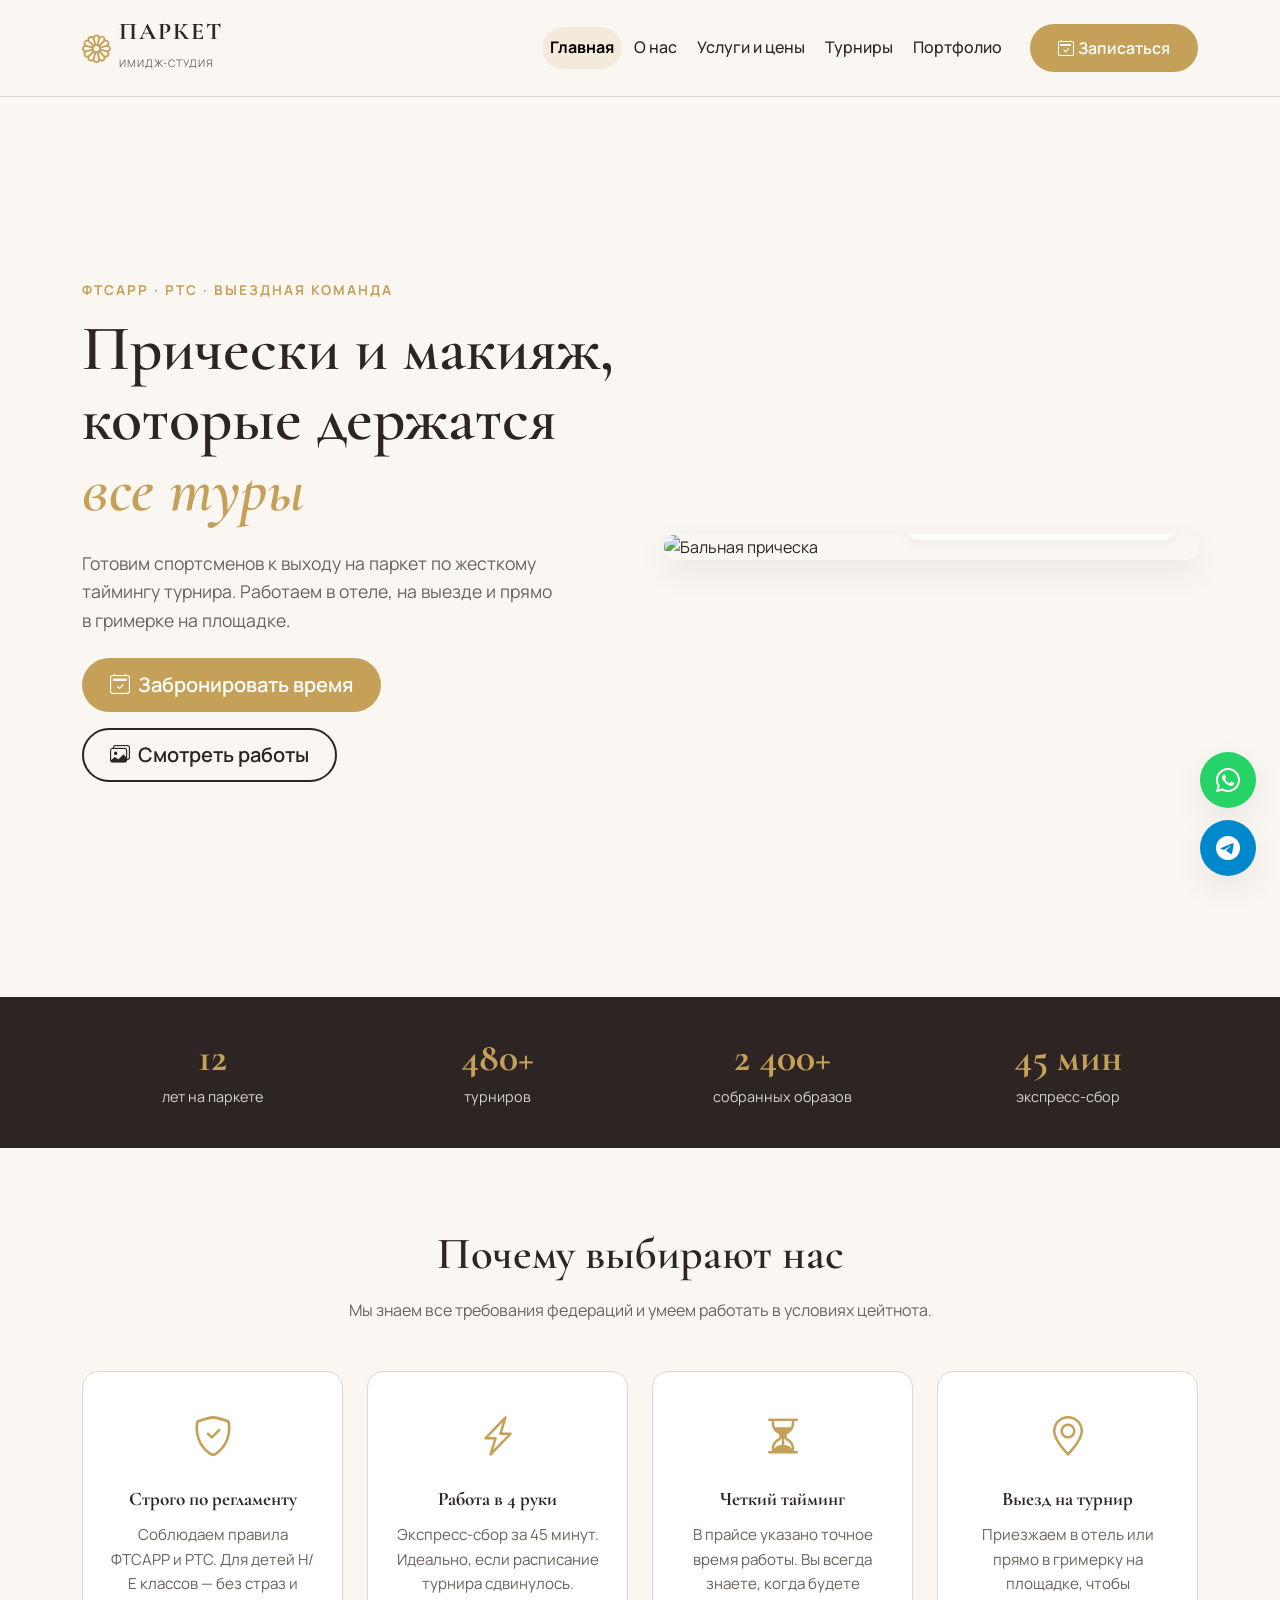
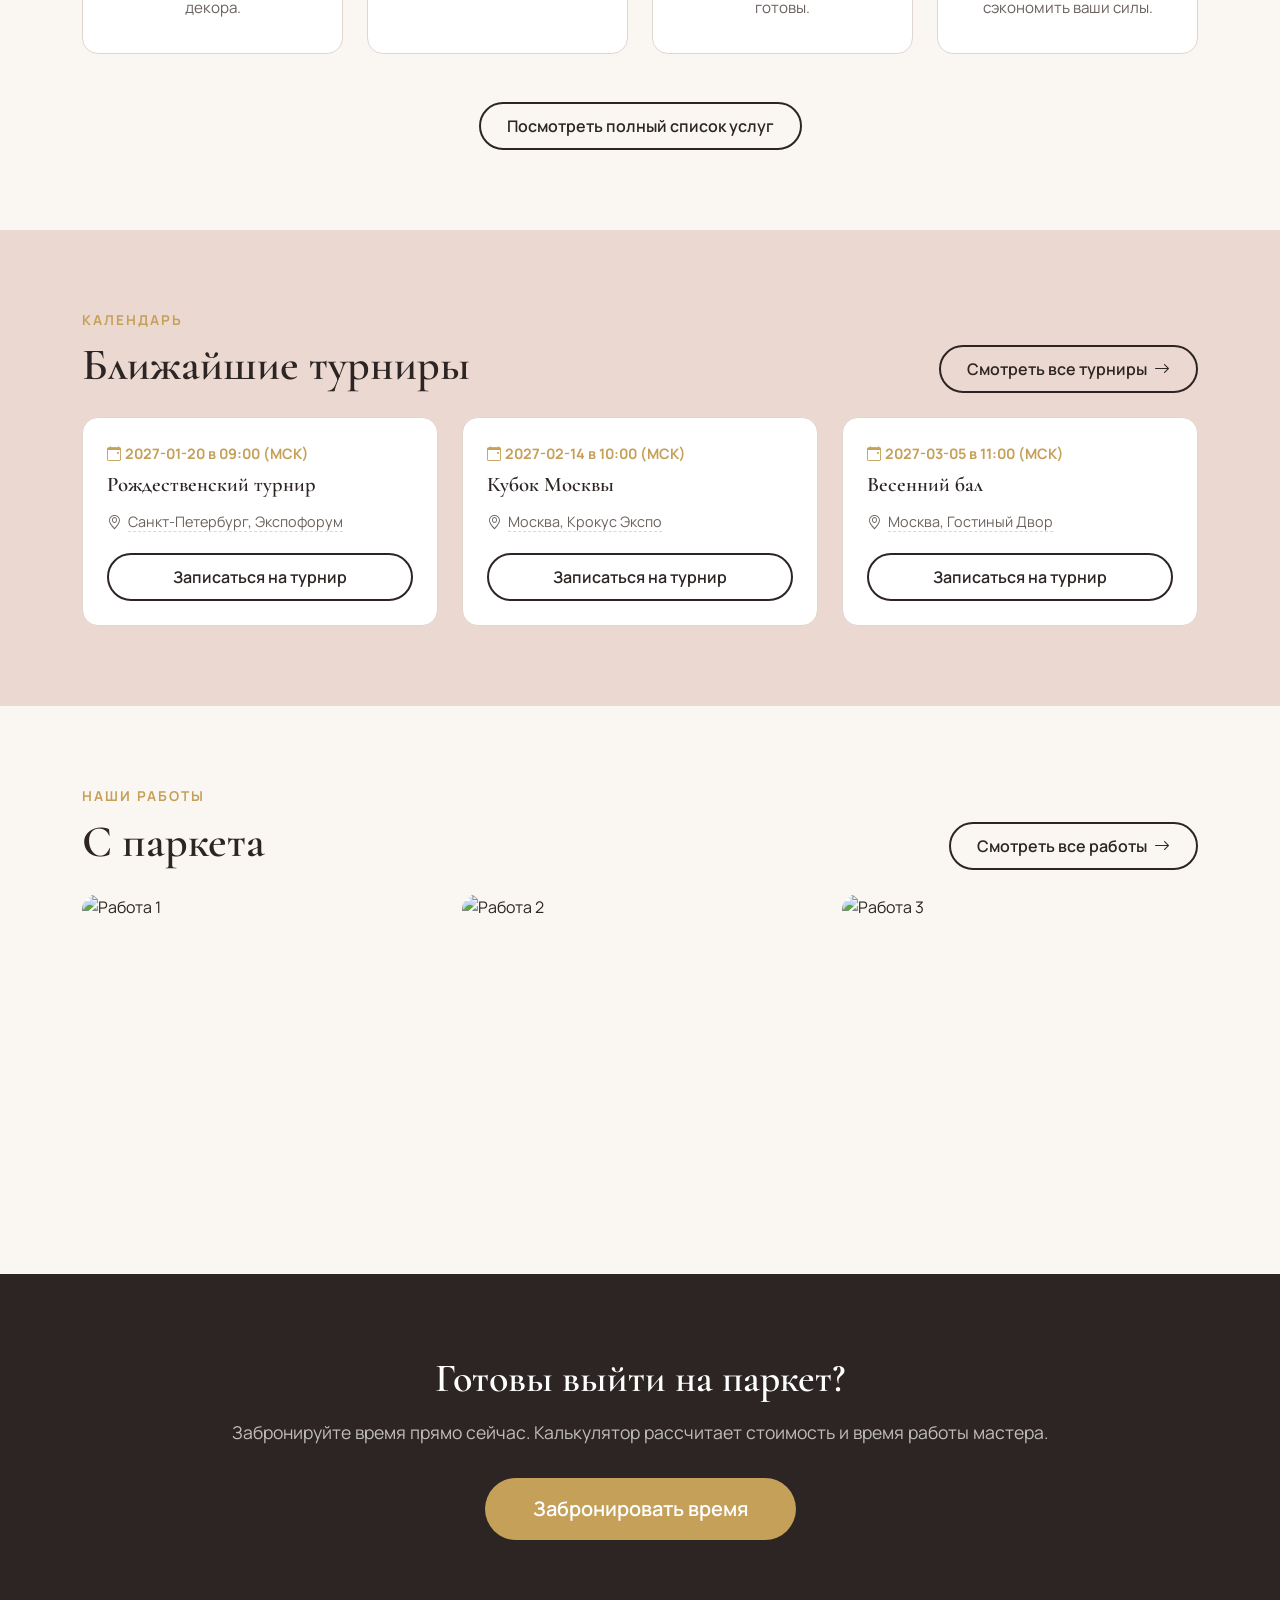
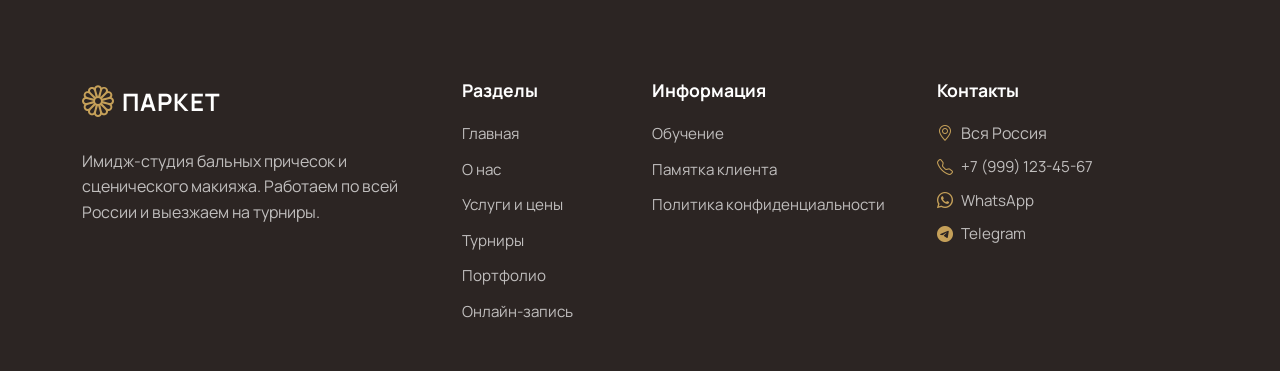
==== index.html @ 782e915b "first" ====
<!DOCTYPE html>
<html lang="ru">
<head>
  <meta charset="UTF-8">
  <meta name="viewport" content="width=device-width, initial-scale=1, viewport-fit=cover">
  <title>ПАРКЕТ — имидж-студия бальных причесок</title>
  <link rel="icon" type="image/svg+xml" href="data:image/svg+xml,%3Csvg xmlns='http://www.w3.org/2000/svg' viewBox='0 0 16 16' fill='%23C5A059'%3E%3Cpath d='M6.174 1.184a2 2 0 0 1 3.652 0A2 2 0 0 1 12.99 3.01a2 2 0 0 1 1.826 3.164 2 2 0 0 1 0 3.652 2 2 0 0 1-1.826 3.164 2 2 0 0 1-3.164 1.826 2 2 0 0 1-3.652 0A2 2 0 0 1 3.01 12.99a2 2 0 0 1-1.826-3.164 2 2 0 0 1 0-3.652A2 2 0 0 1 3.01 3.01a2 2 0 0 1 3.164-1.826M8 1a1 1 0 0 0-1 1v2a1 1 0 1 0 2 0V2a1 1 0 0 0-1-1m5 2a1 1 0 0 0-1.414 0l-1.414 1.414a1 1 0 1 0 1.414 1.414L13 4.414A1 1 0 0 0 13 3m0 10a1 1 0 0 0-1-1h-2a1 1 0 1 0 0 2h2a1 1 0 0 0 1-1M8 15a1 1 0 0 0 1-1v-2a1 1 0 1 0-2 0v2a1 1 0 0 0 1 1M3 13a1 1 0 0 0 1.414 0l1.414-1.414a1 1 0 1 0-1.414-1.414L3 11.586A1 1 0 0 0 3 13m0-10a1 1 0 0 0 0 1.414l1.414 1.414a1 1 0 1 0 1.414-1.414L4.414 3A1 1 0 0 0 3 3'/%3E%3C/svg%3E">
  <link rel="preconnect" href="https://fonts.googleapis.com">
  <link rel="preconnect" href="https://fonts.gstatic.com" crossorigin>
  <link href="https://fonts.googleapis.com/css2?family=Cormorant+Garamond:ital,wght@0,400;0,500;0,600;0,700;1,400;1,600&family=Manrope:wght@300;400;500;600;700;800&display=swap" rel="stylesheet">
  <link href="https://cdn.jsdelivr.net/npm/bootstrap@5.3.3/dist/css/bootstrap.min.css" rel="stylesheet">
  <link href="https://cdn.jsdelivr.net/npm/bootstrap-icons@1.11.3/font/bootstrap-icons.min.css" rel="stylesheet">
  <link rel="stylesheet" href="css/style.css">
</head>
<body>

  <nav class="navbar navbar-expand-lg sticky-top site-navbar">
    <div class="container">
      <a class="navbar-brand d-flex align-items-center gap-2" href="index.html">
        <span class="brand-mark"><i class="bi bi-flower1"></i></span>
        <span class="brand-text">
          <span class="brand-title" data-cfg-text="brand.name">ПАРКЕТ</span>
          <span class="brand-sub">имидж-студия</span>
        </span>
      </a>
      <button class="navbar-toggler" type="button" data-bs-toggle="collapse" data-bs-target="#mainNav">
        <span class="navbar-toggler-icon"></span>
      </button>
      <div class="collapse navbar-collapse" id="mainNav">
        <ul class="navbar-nav ms-auto align-items-lg-center gap-lg-1">
            <li class="nav-item"><a class="nav-link active" href="index.html">Главная</a></li>
            <li class="nav-item"><a class="nav-link" href="about.html">О нас</a></li>
            <li class="nav-item"><a class="nav-link" href="services.html">Услуги и цены</a></li>
            <li class="nav-item"><a class="nav-link" href="tournaments.html">Турниры</a></li>
            <li class="nav-item"><a class="nav-link" href="portfolio.html">Портфолио</a></li>
          <li class="nav-item ms-lg-3 mt-3 mt-lg-0">
            <a class="btn btn-gold w-100" href="booking.html"><i class="bi bi-calendar2-check me-1"></i>Записаться</a>
          </li>
        </ul>
      </div>
    </div>
  </nav>

  <header class="hero-full bg-main">
    <div class="container">
      <div class="row align-items-center g-5">
        <div class="col-lg-6">
          <p class="eyebrow">ФТСАРР · РТС · выездная команда</p>
          <h1 class="hero-title">Прически и макияж, которые держатся <em>все туры</em></h1>
          <p class="hero-lead mb-4">Готовим спортсменов к выходу на паркет по жесткому таймингу турнира. Работаем в отеле, на выезде и прямо в гримерке на площадке.</p>
          <div class="hero-actions">
            <a href="booking.html" class="btn btn-gold btn-lg"><i class="bi bi-calendar2-check me-2"></i>Забронировать время</a>
            <a href="portfolio.html" class="btn btn-outline-dark-soft btn-lg"><i class="bi bi-images me-2"></i>Смотреть работы</a>
          </div>
        </div>
        <div class="col-lg-6">
          <div class="hero-media shadow-md rounded-lg overflow-hidden position-relative">
            <img src="https://placehold.co/900x1100/EBD8D0/2C2523?text=Studio+Portfolio" data-cfg-src="images.hero" alt="Бальная прическа" class="img-fluid w-100">
            <div class="hero-media-badge">
              <span class="hmb-num">12</span>
              <span class="hmb-text">лет работаем на турнирах<br>ФТСАРР и РТС</span>
            </div>
          </div>
        </div>
      </div>
    </div>
  </header>

  <section class="trust-strip">
    <div class="container">
      <div class="row g-4 text-center">
        <div class="col-6 col-lg-3"><div class="trust-item"><span class="trust-num">12</span><span class="trust-label">лет на паркете</span></div></div>
        <div class="col-6 col-lg-3"><div class="trust-item"><span class="trust-num">480+</span><span class="trust-label">турниров</span></div></div>
        <div class="col-6 col-lg-3"><div class="trust-item"><span class="trust-num">2 400+</span><span class="trust-label">собранных образов</span></div></div>
        <div class="col-6 col-lg-3"><div class="trust-item"><span class="trust-num">45 мин</span><span class="trust-label">экспресс-сбор</span></div></div>
      </div>
    </div>
  </section>

  <section class="section bg-main">
    <div class="container">
      <div class="section-head text-center">
        <h2 class="section-title">Почему выбирают нас</h2>
        <p class="section-sub">Мы знаем все требования федераций и умеем работать в условиях цейтнота.</p>
      </div>
      
      <div class="row g-4">
        <div class="col-md-6 col-lg-3">
          <div class="advantage-card">
            <i class="bi bi-shield-check advantage-icon"></i>
            <h4 class="advantage-title">Строго по регламенту</h4>
            <p class="advantage-text">Соблюдаем правила ФТСАРР и РТС. Для детей Н/Е классов — без страз и декора.</p>
          </div>
        </div>
        <div class="col-md-6 col-lg-3">
          <div class="advantage-card">
            <i class="bi bi-lightning-charge advantage-icon"></i>
            <h4 class="advantage-title">Работа в 4 руки</h4>
            <p class="advantage-text">Экспресс-сбор за 45 минут. Идеально, если расписание турнира сдвинулось.</p>
          </div>
        </div>
        <div class="col-md-6 col-lg-3">
          <div class="advantage-card">
            <i class="bi bi-hourglass-split advantage-icon"></i>
            <h4 class="advantage-title">Четкий тайминг</h4>
            <p class="advantage-text">В прайсе указано точное время работы. Вы всегда знаете, когда будете готовы.</p>
          </div>
        </div>
        <div class="col-md-6 col-lg-3">
          <div class="advantage-card">
            <i class="bi bi-geo-alt advantage-icon"></i>
            <h4 class="advantage-title">Выезд на турнир</h4>
            <p class="advantage-text">Приезжаем в отель или прямо в гримерку на площадке, чтобы сэкономить ваши силы.</p>
          </div>
        </div>
      </div>
      
      <div class="text-center mt-5">
        <a href="services.html" class="btn btn-outline-dark-soft">Посмотреть полный список услуг</a>
      </div>
    </div>
  </section>
  <!-- БЛИЖАЙШИЕ ТУРНИРЫ НА ГЛАВНОЙ -->
  <section class="section section-alt">
    <div class="container">
      <!-- Заголовок и кнопка в одну линию (flexbox) -->
      <div class="d-flex justify-content-between align-items-end mb-4 flex-wrap gap-3">
        <div>
          <p class="eyebrow mb-2">Календарь</p>
          <h2 class="section-title mb-0">Ближайшие турниры</h2>
        </div>
        <a href="tournaments.html" class="btn btn-outline-dark-soft">
          Смотреть все турниры <i class="bi bi-arrow-right ms-1"></i>
        </a>
      </div>
      
      <!-- Сетка с карточками (скрипт сам вставит сюда ровно 3 штуки) -->
      <div class="row g-4" id="tournamentList"></div>
      
    </div>
  </section>
  <section class="section bg-main">
    <div class="container">
      <div class="d-flex justify-content-between align-items-end mb-4 flex-wrap gap-3">
        <div>
          <p class="eyebrow mb-2">Наши работы</p>
          <h2 class="section-title mb-0">С паркета</h2>
        </div>
        <a href="portfolio.html" class="btn btn-outline-dark-soft">Смотреть все работы <i class="bi bi-arrow-right ms-1"></i></a>
      </div>
      
      <div class="row g-4">
        <div class="col-md-4">
          <div class="portfolio-preview-card">
            <img src="https://placehold.co/600x800/EBD8D0/2C2523?text=Work+1" data-cfg-src="portfolio.0.image" alt="Работа 1">
          </div>
        </div>
        <div class="col-md-4">
          <div class="portfolio-preview-card">
            <img src="https://placehold.co/600x800/2C2523/FAF7F2?text=Work+2" data-cfg-src="portfolio.1.image" alt="Работа 2">
          </div>
        </div>
        <div class="col-md-4">
          <div class="portfolio-preview-card">
            <img src="https://placehold.co/600x800/EBD8D0/2C2523?text=Work+3" data-cfg-src="portfolio.2.image" alt="Работа 3">
          </div>
        </div>
      </div>
    </div>
  </section>

  <section class="cta-section">
    <div class="container text-center">
      <h2 class="cta-title">Готовы выйти на паркет?</h2>
      <p class="cta-text">Забронируйте время прямо сейчас. Калькулятор рассчитает стоимость и время работы мастера.</p>
      <a href="booking.html" class="btn btn-gold btn-lg px-5 py-3">Забронировать время</a>
    </div>
  </section>

  <footer class="site-footer">
    <div class="container">
            <div class="row g-4">
        <!-- 1. Бренд -->
        <div class="col-lg-4 col-md-6">
          <div class="footer-brand d-flex align-items-center gap-2 mb-4">
            <span class="text-gold fs-3"><i class="bi bi-flower1"></i></span>
            <h4 class="footer-title mb-0" data-cfg-text="brand.name">ПАРКЕТ</h4>
          </div>
          <p class="footer-text mb-4">Имидж-студия бальных причесок и сценического макияжа. Работаем по всей России и выезжаем на турниры.</p>
        </div>

        <!-- 2. Разделы -->
        <div class="col-lg-2 col-md-6 col-6">
          <h4 class="footer-title">Разделы</h4>
          <ul class="footer-nav list-unstyled">
            <li><a href="index.html">Главная</a></li>
            <li><a href="about.html">О нас</a></li>
            <li><a href="services.html">Услуги и цены</a></li>
            <li><a href="tournaments.html">Турниры</a></li>
            <li><a href="portfolio.html">Портфолио</a></li>
            <li><a href="booking.html">Онлайн-запись</a></li>
          </ul>
        </div>

        <!-- 3. Информация -->
        <div class="col-lg-3 col-md-6 col-6">
          <h4 class="footer-title">Информация</h4>
          <ul class="footer-nav list-unstyled">
            <li><a href="services.html#education">Обучение</a></li>
            <li><a href="booking.html#faq">Памятка клиента</a></li>
            <li><a href="#" data-bs-toggle="modal" data-bs-target="#privacyModal">Политика конфиденциальности</a></li>
          </ul>
        </div>

        <!-- 4. Контакты (Сюда перенесли мессенджеры) -->
        <div class="col-lg-3 col-md-6">
          <h4 class="footer-title">Контакты</h4>
          <ul class="footer-nav list-unstyled">
            <li class="mb-2 d-flex align-items-center gap-2">
              <i class="bi bi-geo-alt text-gold"></i>
              <span data-cfg-text="contacts.address">Москва и МО (выезд)</span>
            </li>
            <li class="mb-2 d-flex align-items-center gap-2">
              <i class="bi bi-telephone text-gold"></i>
              <a href="#" data-cfg-href="contacts.phoneLink">
                <span data-cfg-text="contacts.phone">+7 (999) 123-45-67</span>
              </a>
            </li>
            
            <!-- Перенесенные мессенджеры -->
            <li class="mb-2 d-flex align-items-center gap-2">
              <i class="bi bi-whatsapp text-gold"></i>
              <a href="#" data-cfg-href="links.whatsapp" target="_blank" rel="noopener">WhatsApp</a>
            </li>
            <li class="d-flex align-items-center gap-2">
              <i class="bi bi-telegram text-gold"></i>
              <a href="#" data-cfg-href="links.telegram" target="_blank" rel="noopener">Telegram</a>
            </li>
          </ul>
        </div>
      </div>
  </footer>

  <div class="fab-container">
    <a href="#" class="fab fab-wa" data-cfg-href="links.whatsapp" target="_blank"><i class="bi bi-whatsapp"></i></a>
    <a href="#" class="fab fab-tg" data-cfg-href="links.telegram" target="_blank"><i class="bi bi-telegram"></i></a>
  </div>

  <div class="modal fade" id="privacyModal" tabindex="-1" aria-hidden="true">
    <div class="modal-dialog modal-lg modal-dialog-scrollable">
      <div class="modal-content">
        <div class="modal-header"><h5 class="modal-title">Политика конфиденциальности</h5><button type="button" class="btn-close" data-bs-dismiss="modal"></button></div>
        <div class="modal-body" style="font-size: 0.95rem;">
          <p><strong>1. Общие положения</strong><br>Настоящая политика обработки персональных данных составлена в соответствии с требованиями Федерального закона от 27.07.2006 №152-ФЗ «О персональных данных».</p>
          <p><strong>2. Какие данные мы собираем</strong><br>Оставляя заявку на сайте, вы предоставляете нам: Имя, номер телефона.</p>
          <p><strong>3. Цели обработки данных</strong><br>Ваши данные используются исключительно для связи с вами с целью подтверждения записи.</p>
        </div>
        <div class="modal-footer"><button type="button" class="btn btn-gold w-100" data-bs-dismiss="modal">Понятно</button></div>
      </div>
    </div>
  </div>

  <script src="https://cdn.jsdelivr.net/npm/bootstrap@5.3.3/dist/js/bootstrap.bundle.min.js"></script>
  <script src="js/config.js"></script>
  <script src="js/main.js"></script>
</body>
</html>
---- css/style.css ----
/* =========================================
   ДИЗАЙН-СИСТЕМА И ПЕРЕМЕННЫЕ
   ========================================= */
:root {
  --bg-main: #FAF7F2;
  --bg-secondary: #EBD8D0;
  --accent-gold: #C5A059;
  --accent-gold-hover: #B08D4A;
  --text-primary: #2C2523;
  --text-muted: #6B625E;
  --white: #FFFFFF;
  --border-color: #E0D6D0;
  
  --font-headings: 'Cormorant Garamond', serif;
  --font-body: 'Manrope', sans-serif;
  
  --radius-sm: 8px;
  --radius-md: 16px;
  --radius-lg: 24px;
  --shadow-sm: 0 4px 12px rgba(44, 37, 35, 0.05);
  --shadow-md: 0 12px 32px rgba(44, 37, 35, 0.08);
  --transition: all 0.3s ease;
}

/* Базовые настройки */
body {
  font-family: var(--font-body);
  background-color: var(--bg-main);
  color: var(--text-primary);
  line-height: 1.6;
  -webkit-font-smoothing: antialiased;
}

h1, h2, h3, h4, h5, h6, .brand-title {
  font-family: var(--font-headings);
  font-weight: 600;
  color: var(--text-primary);
}

a { color: var(--accent-gold); text-decoration: none; transition: var(--transition); }
a:hover { color: var(--accent-gold-hover); }

/* Кнопки */
.btn-gold {
  background-color: var(--accent-gold);
  color: var(--white);
  font-weight: 600;
  border: none;
  padding: 12px 28px;
  border-radius: 50px;
  transition: var(--transition);
}
.btn-gold:hover {
  background-color: var(--accent-gold-hover);
  color: var(--white);
  transform: translateY(-2px);
  box-shadow: 0 8px 20px rgba(197, 160, 89, 0.3);
}
.btn-outline-dark-soft {
  border: 2px solid var(--text-primary);
  color: var(--text-primary);
  font-weight: 600;
  padding: 10px 26px;
  border-radius: 50px;
  transition: var(--transition);
}
.btn-outline-dark-soft:hover {
  background-color: var(--text-primary);
  color: var(--white);
}

/* Шапка */
.site-navbar {
  background-color: rgba(250, 247, 242, 0.95);
  backdrop-filter: blur(10px);
  border-bottom: 1px solid var(--border-color);
  padding: 15px 0;
}
.brand-mark { font-size: 1.8rem; color: var(--accent-gold); }
.brand-title { font-size: 1.5rem; letter-spacing: 2px; display: block; line-height: 1; font-weight: 700; }
.brand-sub { font-size: 0.65rem; text-transform: uppercase; letter-spacing: 1px; color: var(--text-muted); }
.nav-link { 
  font-weight: 500; 
  color: var(--text-primary); 
  padding: 8px 16px; 
  border-radius: 50px; /* Делаем скругленные углы */
  transition: var(--transition); 
}
.nav-link:hover { 
  color: var(--accent-gold); 
}

/* АКТИВНАЯ СТРАНИЦА (Затемнение/подсветка) */
.nav-link.active { 
  color: var(--accent-gold); 
  font-weight: 700; 
  background-color: rgba(197, 160, 89, 0.15); /* Легкий золотистый фон */
}

/* Секции */
.section { padding: 80px 0; }
.section-alt { background-color: var(--bg-secondary); }
.section-head { margin-bottom: 48px; }
.eyebrow { text-transform: uppercase; letter-spacing: 2px; font-size: 0.85rem; font-weight: 700; color: var(--accent-gold); margin-bottom: 12px; }
.section-title { font-size: 2.8rem; margin-bottom: 16px; }
.section-sub { color: var(--text-muted); max-width: 600px; margin: 0 auto; }
.section-subtitle { font-size: 2rem; margin-bottom: 10px; }

/* Hero */
.hero { padding: 80px 0; overflow: hidden; }
.hero-full { min-height: 100vh; display: flex; align-items: center; padding: 60px 0; position: relative; }
.hero-title { font-size: clamp(2.5rem, 5vw, 4.5rem); line-height: 1.1; margin-bottom: 24px; }
.hero-title em { color: var(--accent-gold); font-style: italic; }
.hero-lead { font-size: 1.1rem; color: var(--text-muted); margin-bottom: 32px; max-width: 90%; }
.hero-actions { display: flex; gap: 16px; flex-wrap: wrap; margin-bottom: 32px; }
.hero-media { position: relative; border-radius: var(--radius-lg); overflow: hidden; box-shadow: var(--shadow-md); }
.hero-media-badge {
  position: absolute; bottom: 20px; right: 20px; background: var(--white);
  padding: 16px 24px; border-radius: var(--radius-md); box-shadow: var(--shadow-sm);
  display: flex; align-items: center; gap: 16px;
}
.hmb-num { font-family: var(--font-headings); font-size: 3rem; font-weight: 700; color: var(--accent-gold); line-height: 1; }
.hmb-text { font-size: 0.85rem; font-weight: 600; line-height: 1.3; }

/* Блок доверия */
.trust-strip { background: var(--text-primary); color: var(--white); padding: 40px 0; }
.trust-item { text-align: center; }
.trust-num { display: block; font-family: var(--font-headings); font-size: 2.5rem; font-weight: 700; color: var(--accent-gold); line-height: 1; }
.trust-label { font-size: 0.9rem; opacity: 0.8; margin-top: 8px; display: block; }

/* Прайс-лист */
.price-tabs { justify-content: center; border-bottom: none; gap: 8px; margin-bottom: 32px; flex-wrap: wrap; }
.price-tabs .nav-link {
  border: 1px solid var(--border-color); border-radius: 50px; padding: 10px 24px;
  background: var(--white); color: var(--text-primary); font-weight: 600;
}
.price-tabs .nav-link.active {
  background: var(--accent-gold); color: var(--white); border-color: var(--accent-gold);
}
.price-card {
  background: var(--white); border-radius: var(--radius-md); padding: 24px;
  border: 1px solid var(--border-color); display: flex; justify-content: space-between;
  align-items: center; margin-bottom: 16px; transition: var(--transition);
}
.price-card:hover { border-color: var(--accent-gold); box-shadow: var(--shadow-sm); }
.price-info h5 { margin-bottom: 4px; font-size: 1.2rem; font-family: var(--font-body); font-weight: 700; }
.price-info p { margin: 0; font-size: 0.9rem; color: var(--text-muted); }
.price-val { text-align: right; }
.price-amount { display: block; font-size: 1.4rem; font-weight: 800; color: var(--accent-gold); }
.price-time { font-size: 0.85rem; color: var(--text-muted); background: var(--bg-secondary); padding: 2px 8px; border-radius: 4px; display: inline-block; margin-top: 4px; }

/* Модификаторы */
.price-modifiers { display: grid; grid-template-columns: repeat(auto-fit, minmax(250px, 1fr)); gap: 16px; }
.modifier-card { background: var(--white); padding: 20px; border-radius: var(--radius-md); border: 1px solid var(--border-color); text-align: center; }
.modifier-card h6 { font-size: 1rem; font-weight: 700; margin-bottom: 8px; }
.modifier-card .price { color: var(--accent-gold); font-weight: 700; }

/* Турниры */
.tournament-card { background: var(--white); border-radius: var(--radius-md); padding: 24px; height: 100%; border: 1px solid var(--border-color); display: flex; flex-direction: column; transition: var(--transition); }
.tournament-card:hover { box-shadow: var(--shadow-md); transform: translateY(-4px); }
.t-date { font-weight: 700; color: var(--accent-gold); margin-bottom: 8px; font-size: 0.9rem; }
.t-title { font-size: 1.3rem; margin-bottom: 12px; }
.t-loc { font-size: 0.9rem; color: var(--text-muted); margin-bottom: 20px; flex-grow: 1; }
.t-loc i { margin-right: 4px; }

/* Ссылка на карту в карточке турнира */
.t-loc .map-link {
  color: var(--text-muted);
  text-decoration: none;
  border-bottom: 1px dashed var(--border-color);
  transition: var(--transition);
}

.t-loc .map-link:hover {
  color: var(--accent-gold);
  border-bottom-color: var(--accent-gold);
}

/* Портфолио */
.portfolio-filters { display: flex; flex-wrap: wrap; gap: 24px; margin-bottom: 32px; justify-content: center; }
.filter-group { display: flex; align-items: center; gap: 12px; flex-wrap: wrap; }
.filter-label { font-weight: 700; font-size: 0.9rem; text-transform: uppercase; letter-spacing: 1px; }
.filter-buttons { display: flex; gap: 8px; flex-wrap: wrap; }
.filter-btn { background: none; border: 1px solid var(--border-color); padding: 6px 16px; border-radius: 50px; font-size: 0.9rem; cursor: pointer; transition: var(--transition); }
.filter-btn.is-active { background: var(--text-primary); color: var(--white); border-color: var(--text-primary); }
.portfolio-card { border-radius: var(--radius-md); overflow: hidden; position: relative; cursor: pointer; }
.portfolio-card img { width: 100%; height: 350px; object-fit: cover; transition: transform 0.5s ease; }
.portfolio-card:hover img { transform: scale(1.05); }
.portfolio-badge { position: absolute; top: 16px; left: 16px; background: var(--white); padding: 4px 12px; border-radius: 50px; font-size: 0.75rem; font-weight: 700; text-transform: uppercase; }
.portfolio-preview-card { position: relative; border-radius: var(--radius-md); overflow: hidden; height: 300px; }
.portfolio-preview-card img { width: 100%; height: 100%; object-fit: cover; transition: transform 0.5s ease; }
.portfolio-preview-card:hover img { transform: scale(1.05); }

/* Форма */
.card-soft { background: var(--white); border-radius: var(--radius-md); padding: 32px; box-shadow: var(--shadow-sm); border: 1px solid var(--border-color); }
.form-control, .form-select { border-radius: var(--radius-sm); padding: 12px 16px; border: 1px solid var(--border-color); background: var(--bg-main); }
.form-control:focus, .form-select:focus { border-color: var(--accent-gold); box-shadow: 0 0 0 0.25rem rgba(197, 160, 89, 0.25); }
.form-label { font-weight: 600; font-size: 0.9rem; margin-bottom: 6px; }
.req { color: red; }
.options-grid { display: grid; grid-template-columns: 1fr 1fr; gap: 12px; }
.option-checkbox { display: flex; align-items: center; gap: 8px; background: var(--bg-main); padding: 12px; border-radius: var(--radius-sm); border: 1px solid var(--border-color); cursor: pointer; transition: var(--transition); }
.option-checkbox:has(input:checked) { border-color: var(--accent-gold); background: rgba(197, 160, 89, 0.05); }
.option-checkbox input { accent-color: var(--accent-gold); width: 18px; height: 18px; }
.option-price { margin-left: auto; font-weight: 700; font-size: 0.9rem; }

/* Калькулятор */
.calc-title { font-size: 1.5rem; margin-bottom: 24px; border-bottom: 1px solid var(--border-color); padding-bottom: 16px; }
.calc-row { display: flex; justify-content: space-between; margin-bottom: 12px; font-size: 0.95rem; }
.calc-row-stack { flex-direction: column; gap: 4px; }
.calc-options-names { font-size: 0.8rem; color: var(--text-muted); }
.calc-total { border-top: 2px solid var(--text-primary); margin-top: 20px; padding-top: 16px; font-size: 1.2rem; font-weight: 800; }
.calc-total strong { color: var(--accent-gold); font-size: 1.6rem; }
.calc-time { background: var(--bg-secondary); padding: 16px; border-radius: var(--radius-sm); display: flex; align-items: center; gap: 12px; margin-top: 24px; }
.calc-time i { font-size: 1.5rem; color: var(--accent-gold); }
.calc-time-label { display: block; font-size: 0.8rem; text-transform: uppercase; font-weight: 700; color: var(--text-muted); }
.calc-time strong { font-size: 1.2rem; }

/* Обучение */
.edu-tag { background: var(--accent-gold); color: var(--white); padding: 4px 12px; border-radius: 50px; font-size: 0.75rem; font-weight: 700; text-transform: uppercase; display: inline-block; margin-bottom: 12px; }
.edu-title { font-size: 1.5rem; margin-bottom: 12px; }
.edu-meta { background: var(--bg-main); padding: 16px; border-radius: var(--radius-sm); font-size: 0.95rem; border: 1px solid var(--border-color); }
.edu-meta-item { margin-bottom: 8px; font-weight: 600; color: var(--text-primary); }
.edu-meta-item:last-child { margin-bottom: 0; }

/* Преимущества */
.advantage-card { text-align: center; padding: 32px 24px; background: var(--white); border-radius: var(--radius-md); border: 1px solid var(--border-color); transition: var(--transition); height: 100%; }
.advantage-card:hover { transform: translateY(-5px); box-shadow: var(--shadow-md); border-color: var(--accent-gold); }
.advantage-icon { font-size: 2.5rem; color: var(--accent-gold); margin-bottom: 20px; display: inline-block; }
.advantage-title { font-size: 1.2rem; margin-bottom: 12px; font-weight: 700; }
.advantage-text { font-size: 0.95rem; color: var(--text-muted); margin: 0; }

/* CTA Секция */
.cta-section { background: var(--text-primary); color: var(--white); padding: 80px 0; position: relative; overflow: hidden; }
.cta-title { color: var(--white); font-size: 2.5rem; margin-bottom: 16px; }
.cta-text { color: rgba(255,255,255,0.7); font-size: 1.1rem; margin-bottom: 32px; }

/* FAQ */
.faq-accordion .accordion-item { border: none; margin-bottom: 12px; border-radius: var(--radius-md) !important; overflow: hidden; box-shadow: var(--shadow-sm); }
.faq-accordion .accordion-button { font-weight: 600; font-size: 1.1rem; padding: 20px 24px; background: var(--white); color: var(--text-primary); }
.faq-accordion .accordion-button:not(.collapsed) { background: var(--bg-secondary); color: var(--text-primary); }
.faq-accordion .accordion-body { padding: 20px 24px; font-size: 0.95rem; color: var(--text-muted); background: var(--white); }

/* Футер */
.site-footer { background: var(--text-primary); color: rgba(255, 255, 255, 0.7); padding: 60px 0 30px; }
.footer-title { color: var(--white); font-family: var(--font-body); font-size: 1.1rem; margin-bottom: 20px; font-weight: 700; }
.footer-nav li { margin-bottom: 10px; }
.footer-nav a { color: rgba(255, 255, 255, 0.7); font-size: 0.95rem; transition: var(--transition); display: inline-block; }
.footer-nav a:hover { color: var(--accent-gold); transform: translateX(3px); }
.footer-bottom { border-top: 1px solid rgba(255, 255, 255, 0.1); margin-top: 40px; padding-top: 24px; font-size: 0.9rem; }
.footer-brand { display: flex; align-items: center; }
.footer-brand .bi-flower1 { font-size: 2rem; line-height: 1; }
.footer-brand .footer-title { margin-bottom: 0; font-size: 1.5rem; letter-spacing: 1px; }

/* Плавающие кнопки */
.fab-container { position: fixed; bottom: 24px; right: 24px; display: flex; flex-direction: column; gap: 12px; z-index: 1000; }
.fab { width: 56px; height: 56px; border-radius: 50%; display: flex; align-items: center; justify-content: center; font-size: 1.5rem; color: var(--white); box-shadow: var(--shadow-md); transition: var(--transition); }
.fab:hover { transform: scale(1.1); color: var(--white); }
.fab-wa { background-color: #25D366; }
.fab-tg { background-color: #0088cc; }

/* Вспомогательные классы */
.text-gold { color: var(--accent-gold); }

/* Мобильная адаптация */
@media (max-width: 991px) {
  .hero, .hero-full { padding: 40px 0; min-height: auto; }
  .hero-title { font-size: 2.5rem; }
  .section { padding: 60px 0; }
  .section-title { font-size: 2.2rem; }
  .options-grid { grid-template-columns: 1fr; }
  .portfolio-filters { flex-direction: column; align-items: flex-start; gap: 16px; }
  .hero-media-badge { bottom: 10px; right: 10px; padding: 10px 16px; }
  .hmb-num { font-size: 2rem; }
  .footer-brand { justify-content: center; }
  .footer-title, .footer-text, .footer-nav { text-align: center; }
  .footer-nav a:hover { transform: none; }
}
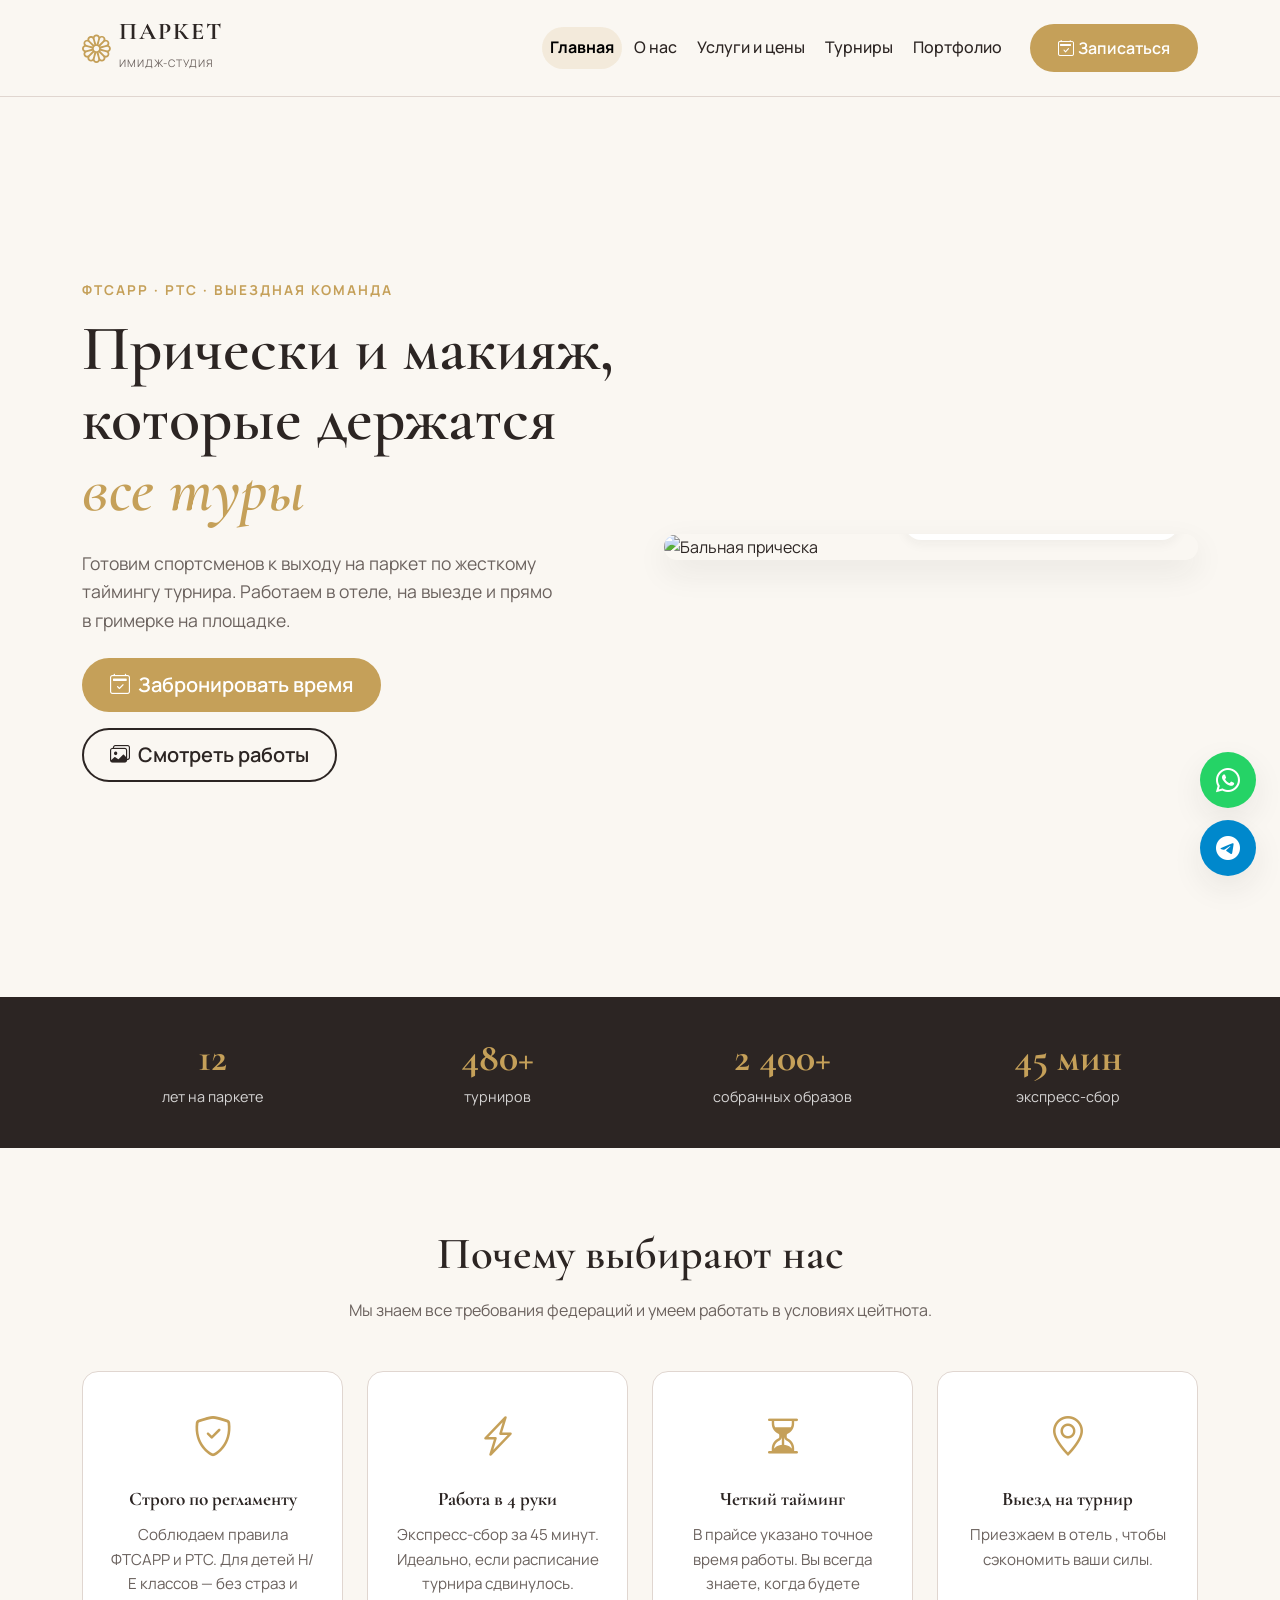
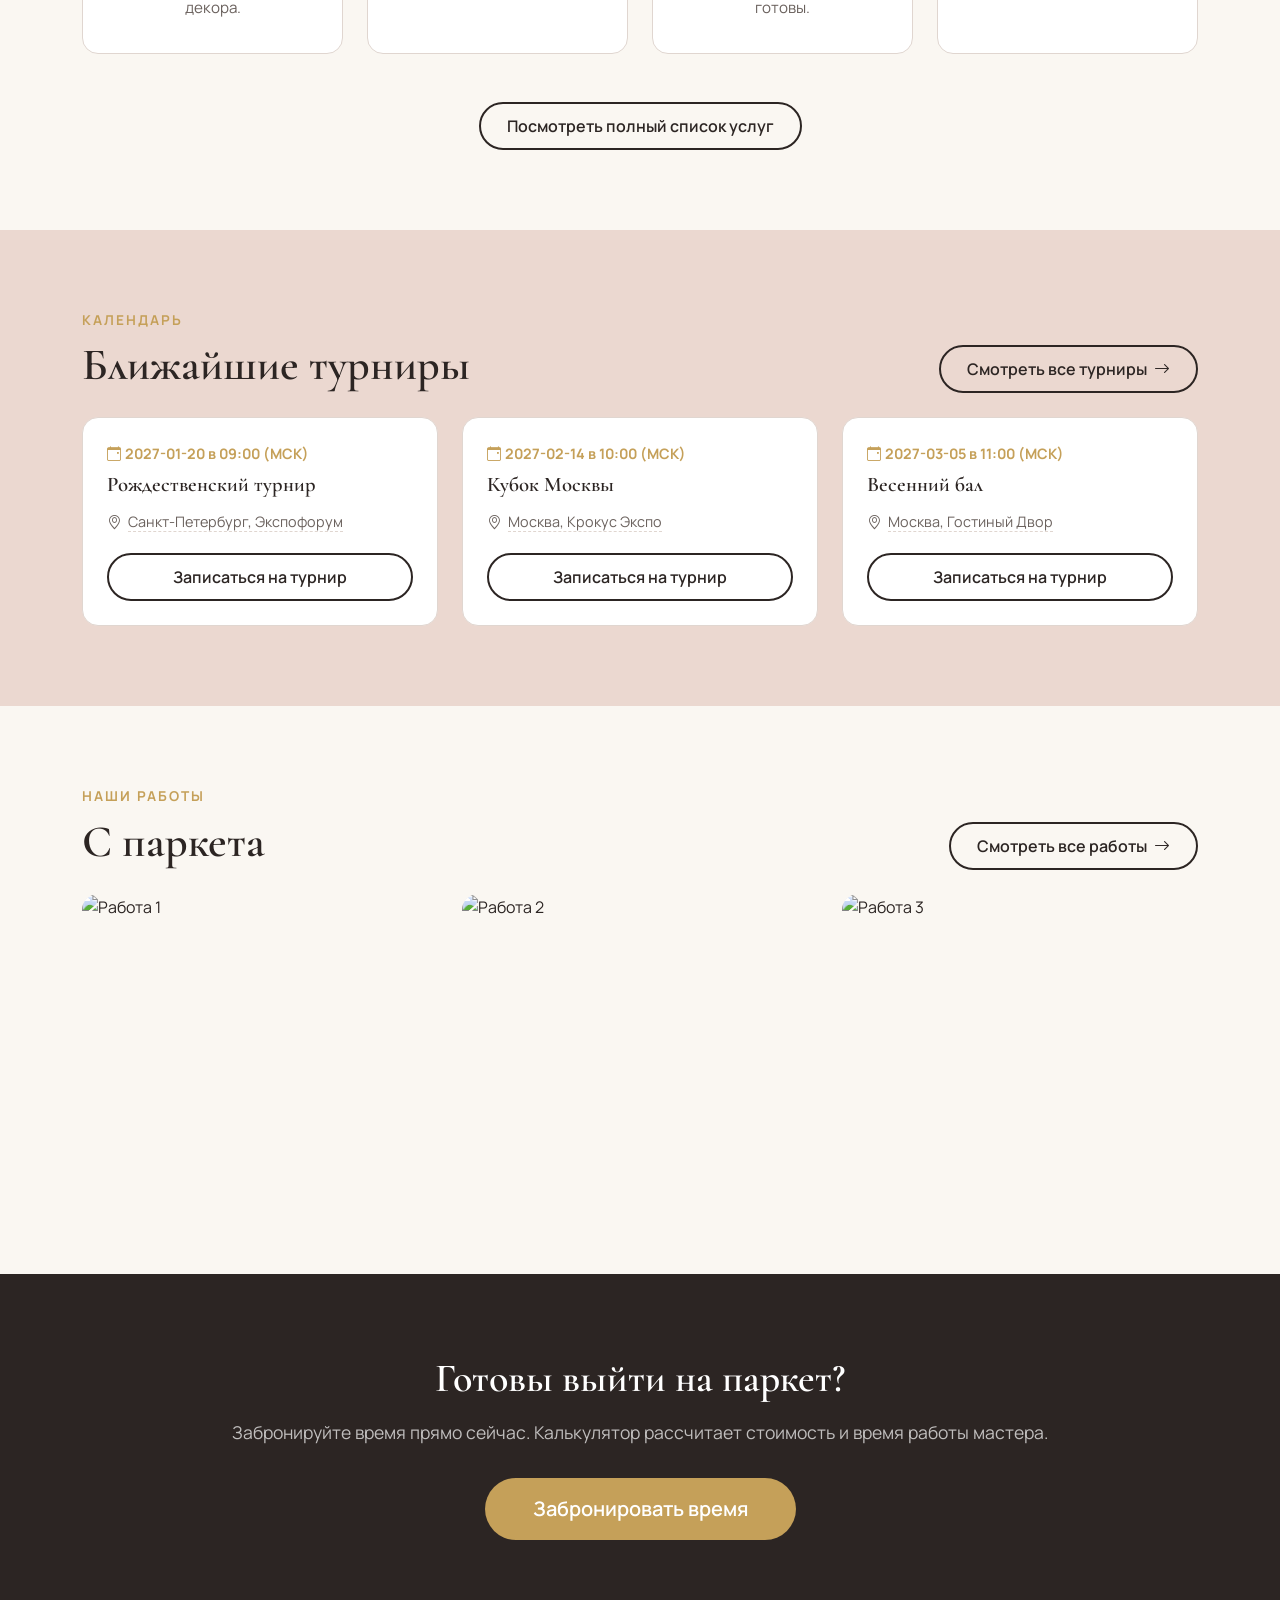
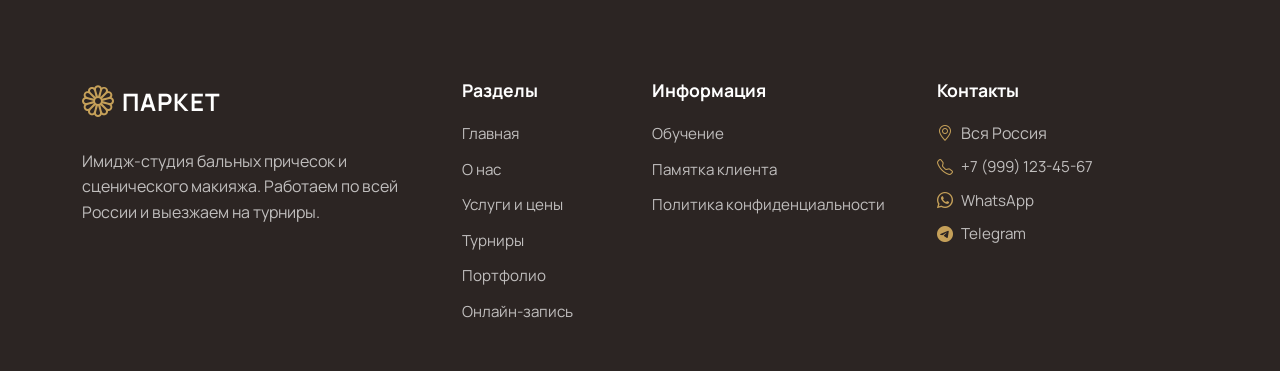
==== commit 787f67d9: "1" ====
--- a/index.html
+++ b/index.html
@@ -110,7 +110,7 @@
           <div class="advantage-card">
             <i class="bi bi-geo-alt advantage-icon"></i>
             <h4 class="advantage-title">Выезд на турнир</h4>
-            <p class="advantage-text">Приезжаем в отель или прямо в гримерку на площадке, чтобы сэкономить ваши силы.</p>
+            <p class="advantage-text">Приезжаем в отель , чтобы сэкономить ваши силы.</p>
           </div>
         </div>
       </div>
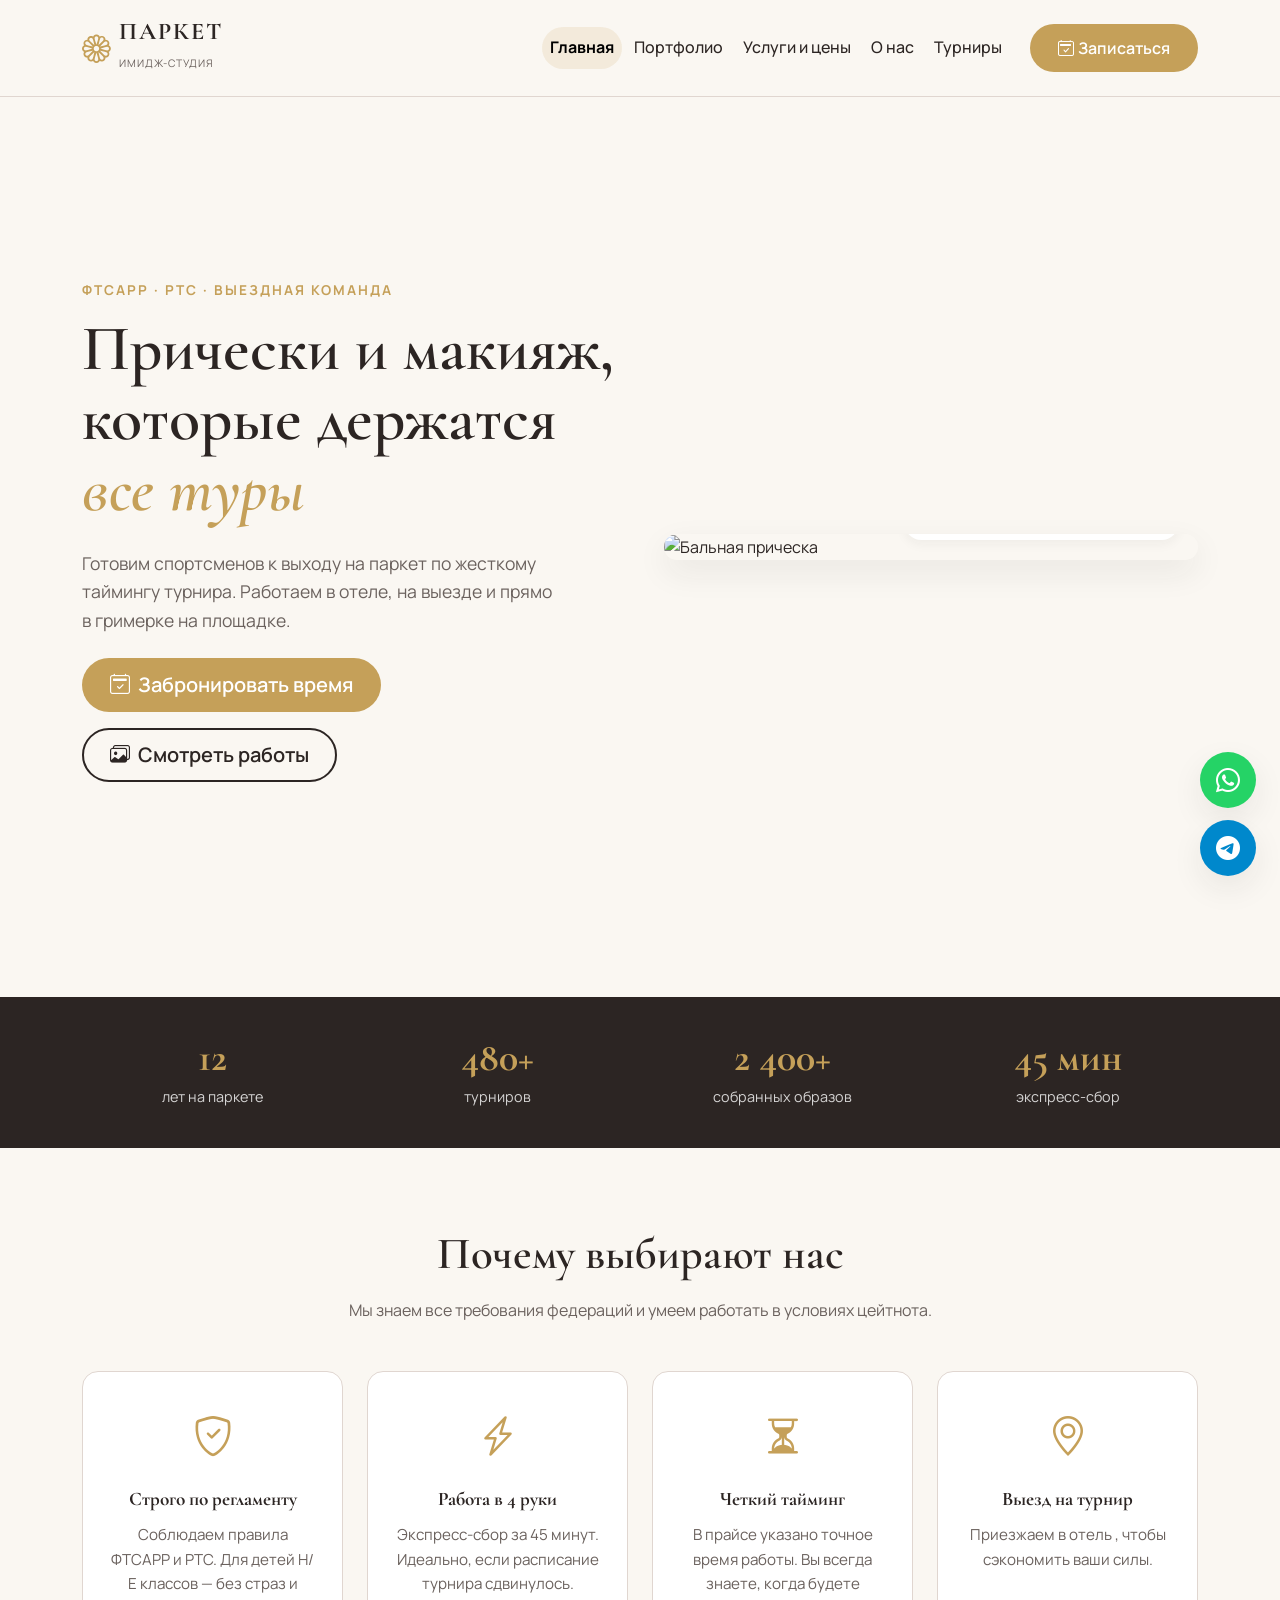
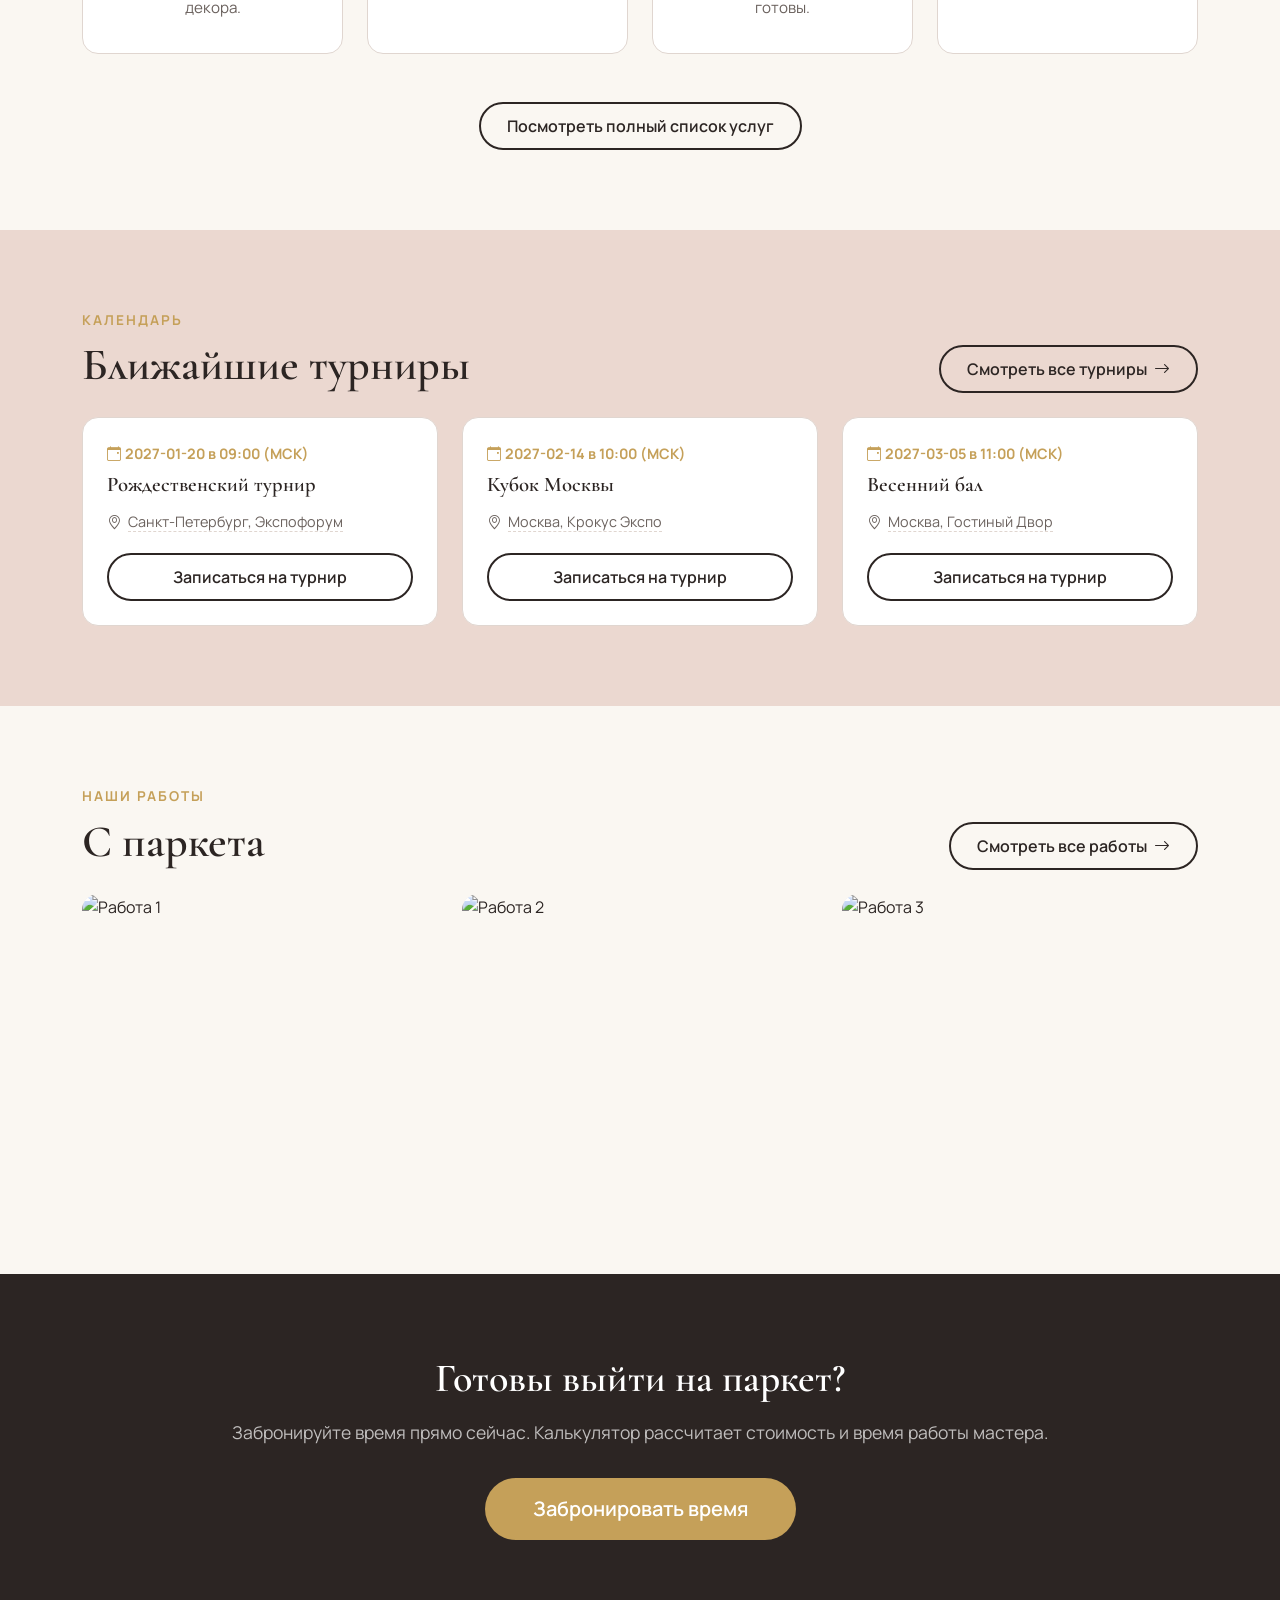
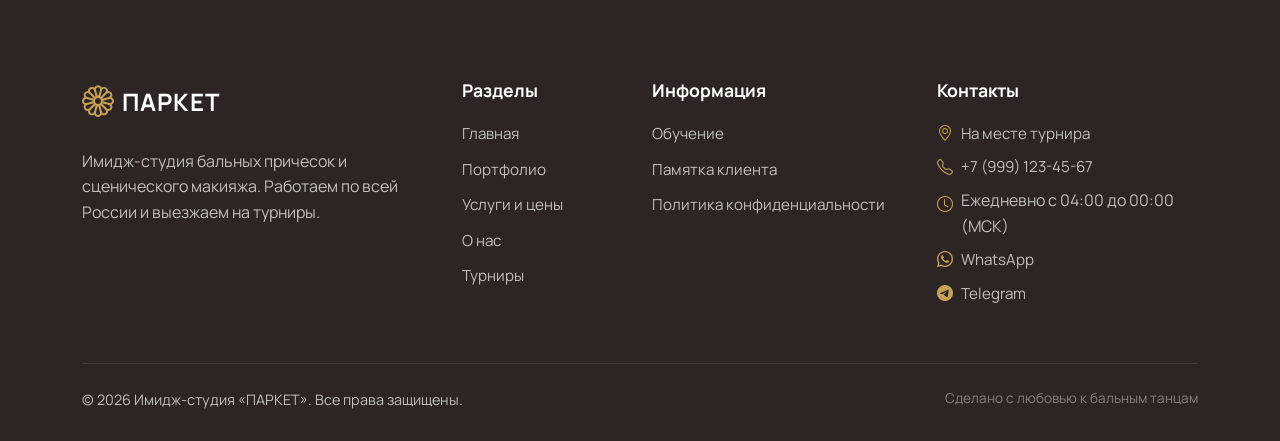
==== commit 4218c946: "2" ====
--- a/index.html
+++ b/index.html
@@ -29,10 +29,10 @@
       <div class="collapse navbar-collapse" id="mainNav">
         <ul class="navbar-nav ms-auto align-items-lg-center gap-lg-1">
             <li class="nav-item"><a class="nav-link active" href="index.html">Главная</a></li>
+            <li class="nav-item"><a class="nav-link" href="portfolio.html">Портфолио</a></li>
+            <li class="nav-item"><a class="nav-link" href="services.html">Услуги и цены</a></li>
             <li class="nav-item"><a class="nav-link" href="about.html">О нас</a></li>
-            <li class="nav-item"><a class="nav-link" href="services.html">Услуги и цены</a></li>
             <li class="nav-item"><a class="nav-link" href="tournaments.html">Турниры</a></li>
-            <li class="nav-item"><a class="nav-link" href="portfolio.html">Портфолио</a></li>
           <li class="nav-item ms-lg-3 mt-3 mt-lg-0">
             <a class="btn btn-gold w-100" href="booking.html"><i class="bi bi-calendar2-check me-1"></i>Записаться</a>
           </li>
@@ -194,11 +194,10 @@
           <h4 class="footer-title">Разделы</h4>
           <ul class="footer-nav list-unstyled">
             <li><a href="index.html">Главная</a></li>
+            <li><a href="portfolio.html">Портфолио</a></li>
+            <li><a href="services.html">Услуги и цены</a></li>
             <li><a href="about.html">О нас</a></li>
-            <li><a href="services.html">Услуги и цены</a></li>
             <li><a href="tournaments.html">Турниры</a></li>
-            <li><a href="portfolio.html">Портфолио</a></li>
-            <li><a href="booking.html">Онлайн-запись</a></li>
           </ul>
         </div>
 
@@ -216,9 +215,11 @@
         <div class="col-lg-3 col-md-6">
           <h4 class="footer-title">Контакты</h4>
           <ul class="footer-nav list-unstyled">
-            <li class="mb-2 d-flex align-items-center gap-2">
+
+            <!-- Место проведения -->
+            <li class="mb-2 d-flex align-items-start gap-2">
               <i class="bi bi-geo-alt text-gold"></i>
-              <span data-cfg-text="contacts.address">Москва и МО (выезд)</span>
+<span><a href="tournaments.html" data-cfg-href="contacts.venueLink"><span data-cfg-text="contacts.venueText">На месте турнира</span></a></span>
             </li>
             <li class="mb-2 d-flex align-items-center gap-2">
               <i class="bi bi-telephone text-gold"></i>
@@ -226,6 +227,10 @@
                 <span data-cfg-text="contacts.phone">+7 (999) 123-45-67</span>
               </a>
             </li>
+            <li class="mb-2 d-flex align-items-start gap-2">
+              <i class="bi bi-clock text-gold mt-1"></i>
+              <span>Ежедневно с 04:00 до 00:00 (МСК)</span>
+            </li>
             
             <!-- Перенесенные мессенджеры -->
             <li class="mb-2 d-flex align-items-center gap-2">
@@ -237,6 +242,17 @@
               <a href="#" data-cfg-href="links.telegram" target="_blank" rel="noopener">Telegram</a>
             </li>
           </ul>
+        </div>
+      </div>
+                  <!-- Нижняя панель с копирайтом -->
+      <div class="footer-bottom">
+        <div class="row align-items-center">
+          <div class="col-md-6 text-center text-md-start">
+            <p class="mb-0">&copy; 2026 Имидж-студия «ПАРКЕТ». Все права защищены.</p>
+          </div>
+          <div class="col-md-6 text-center text-md-end mt-2 mt-md-0">
+            <p class="mb-0" style="font-size: 0.85rem; opacity: 0.6;">Сделано с любовью к бальным танцам</p>
+          </div>
         </div>
       </div>
   </footer>
@@ -260,6 +276,7 @@
     </div>
   </div>
 
+
   <script src="https://cdn.jsdelivr.net/npm/bootstrap@5.3.3/dist/js/bootstrap.bundle.min.js"></script>
   <script src="js/config.js"></script>
   <script src="js/main.js"></script>
--- a/css/style.css
+++ b/css/style.css
@@ -251,6 +251,7 @@
 .footer-brand .bi-flower1 { font-size: 2rem; line-height: 1; }
 .footer-brand .footer-title { margin-bottom: 0; font-size: 1.5rem; letter-spacing: 1px; }
 
+
 /* Плавающие кнопки */
 .fab-container { position: fixed; bottom: 24px; right: 24px; display: flex; flex-direction: column; gap: 12px; z-index: 1000; }
 .fab { width: 56px; height: 56px; border-radius: 50%; display: flex; align-items: center; justify-content: center; font-size: 1.5rem; color: var(--white); box-shadow: var(--shadow-md); transition: var(--transition); }
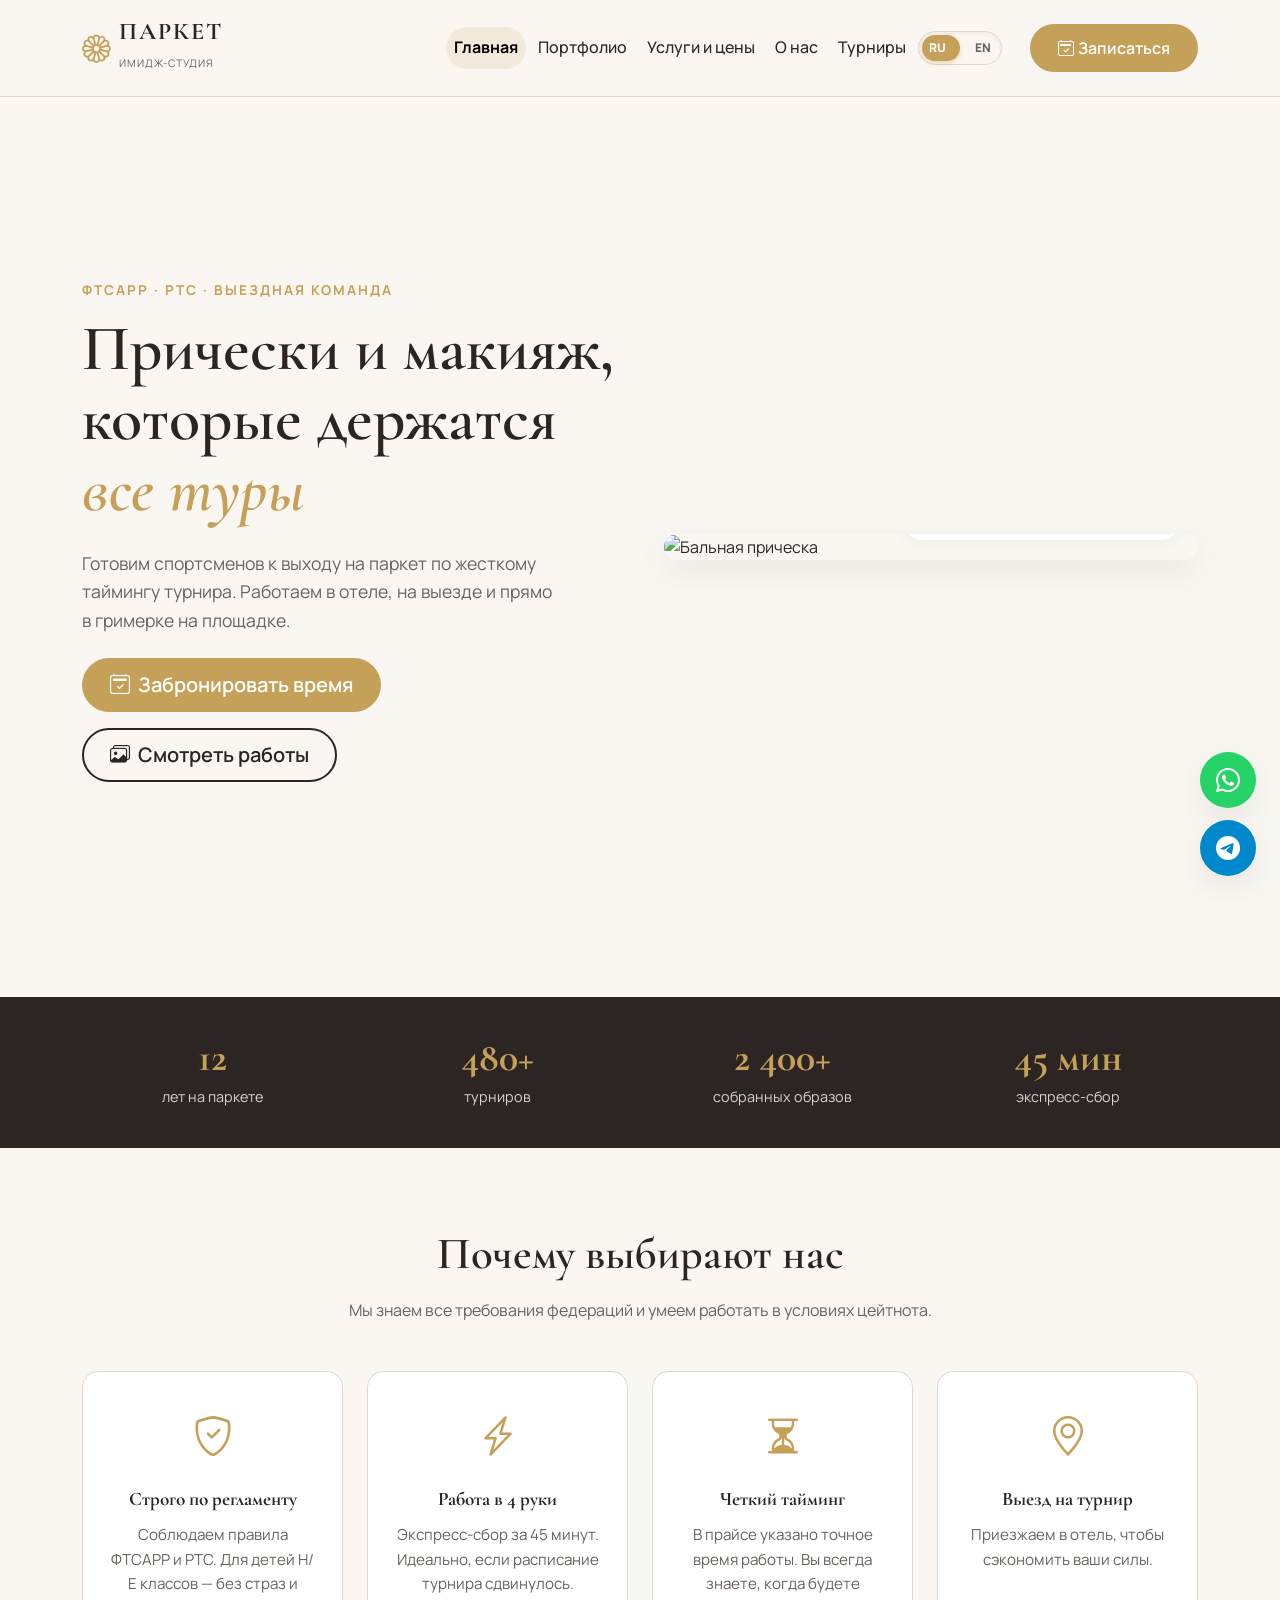
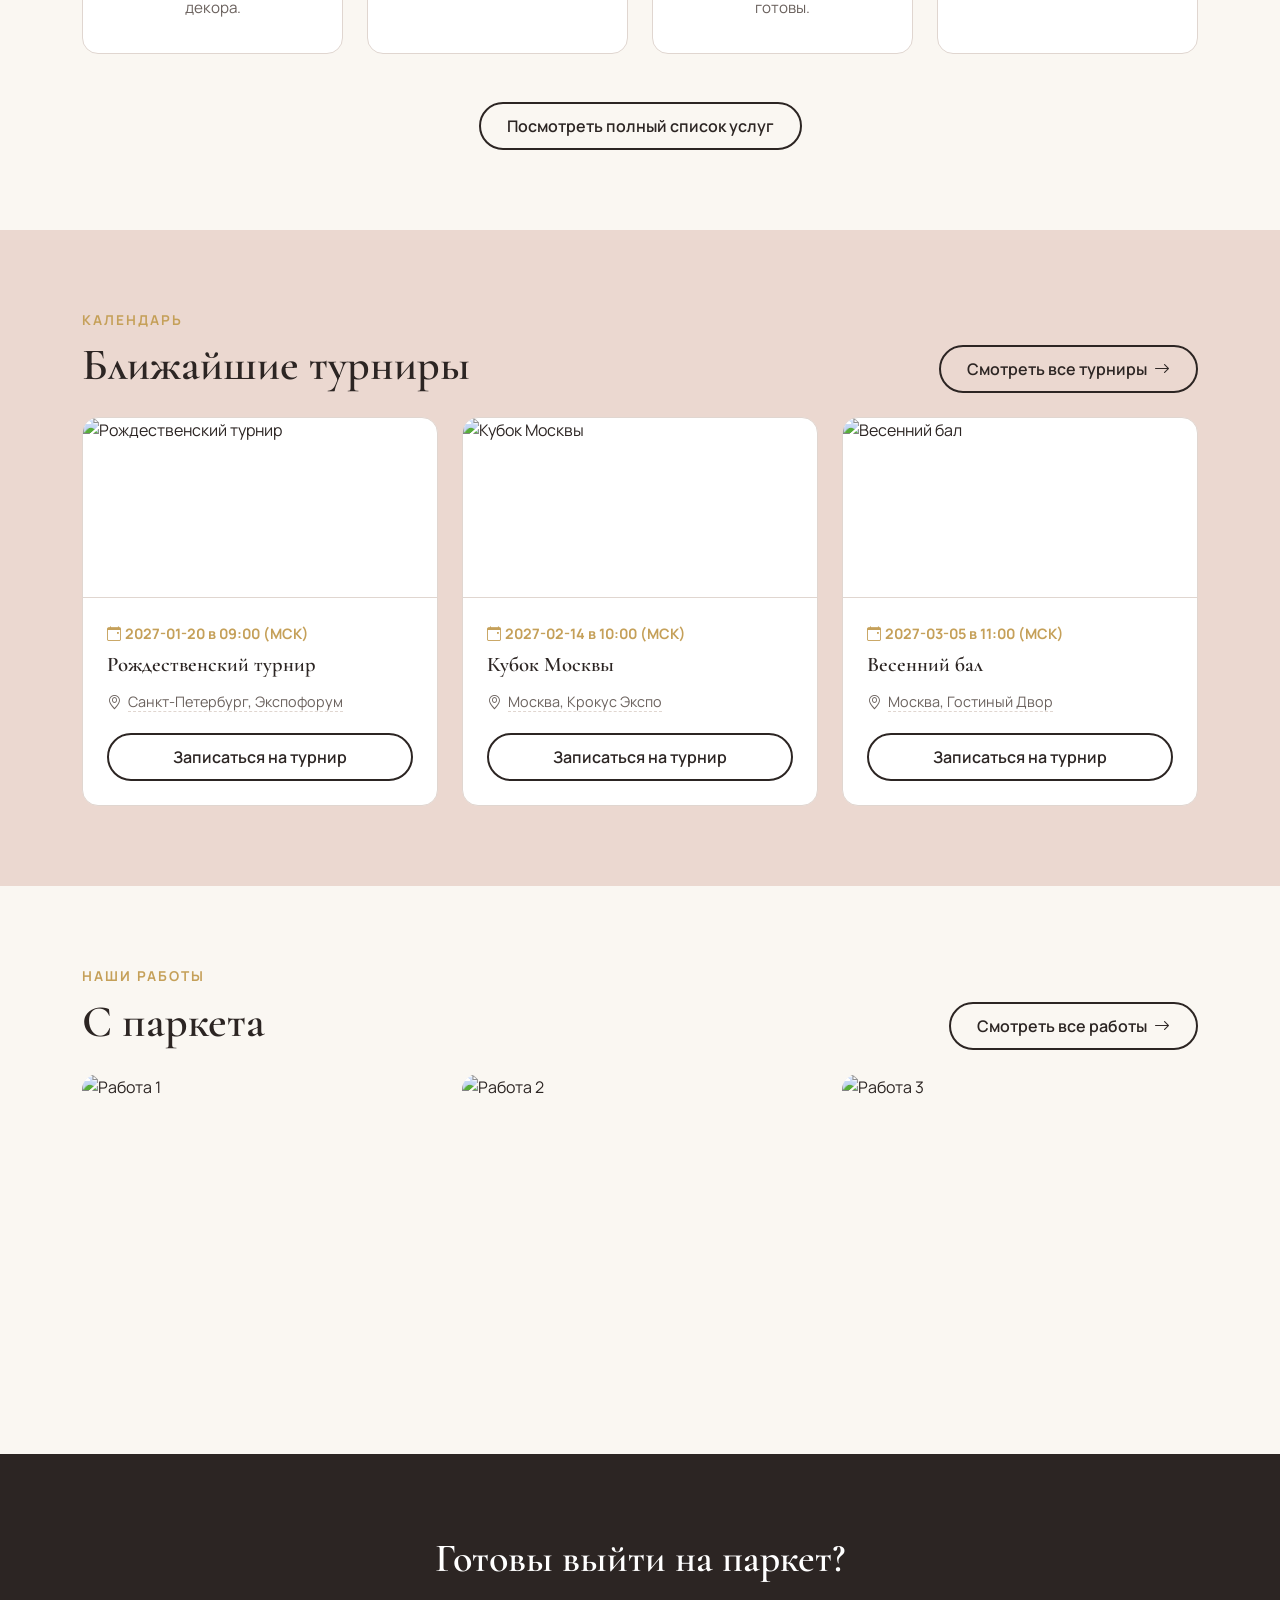
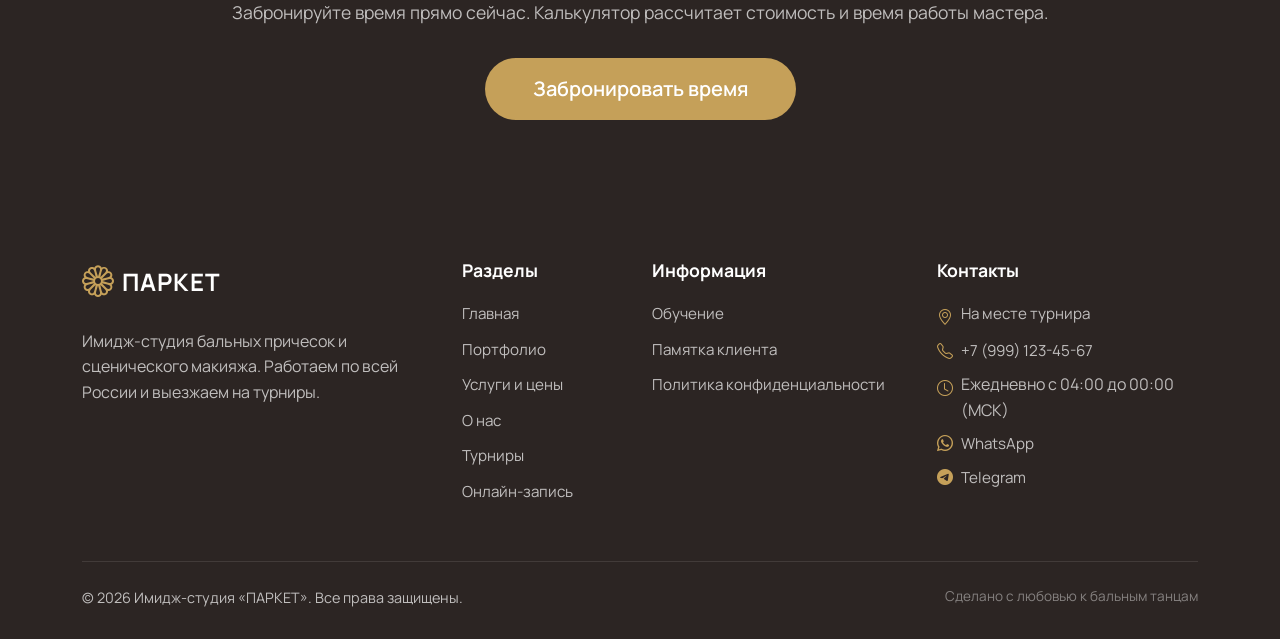
==== commit bbceb49e: "4" ====
--- a/index.html
+++ b/index.html
@@ -20,7 +20,7 @@
         <span class="brand-mark"><i class="bi bi-flower1"></i></span>
         <span class="brand-text">
           <span class="brand-title" data-cfg-text="brand.name">ПАРКЕТ</span>
-          <span class="brand-sub">имидж-студия</span>
+          <span class="brand-sub" data-i18n="brand_sub">имидж-студия</span>
         </span>
       </a>
       <button class="navbar-toggler" type="button" data-bs-toggle="collapse" data-bs-target="#mainNav">
@@ -28,13 +28,20 @@
       </button>
       <div class="collapse navbar-collapse" id="mainNav">
         <ul class="navbar-nav ms-auto align-items-lg-center gap-lg-1">
-            <li class="nav-item"><a class="nav-link active" href="index.html">Главная</a></li>
-            <li class="nav-item"><a class="nav-link" href="portfolio.html">Портфолио</a></li>
-            <li class="nav-item"><a class="nav-link" href="services.html">Услуги и цены</a></li>
-            <li class="nav-item"><a class="nav-link" href="about.html">О нас</a></li>
-            <li class="nav-item"><a class="nav-link" href="tournaments.html">Турниры</a></li>
-          <li class="nav-item ms-lg-3 mt-3 mt-lg-0">
-            <a class="btn btn-gold w-100" href="booking.html"><i class="bi bi-calendar2-check me-1"></i>Записаться</a>
+            <li class="nav-item"><a class="nav-link active" href="index.html" data-i18n="nav_home">Главная</a></li>
+            <li class="nav-item"><a class="nav-link" href="portfolio.html" data-i18n="nav_portfolio">Портфолио</a></li>
+            <li class="nav-item"><a class="nav-link" href="services.html" data-i18n="nav_services">Услуги и цены</a></li>
+            <li class="nav-item"><a class="nav-link" href="about.html" data-i18n="nav_about">О нас</a></li>
+            <li class="nav-item"><a class="nav-link" href="tournaments.html" data-i18n="nav_tournaments">Турниры</a></li>
+                    <li class="nav-item me-lg-2 mt-3 mt-lg-0">
+  <label class="lang-switch" for="langToggle">
+    <input type="checkbox" id="langToggle">
+    <span class="lang-slider"></span>
+    <span class="lang-text lang-ru">RU</span>
+    <span class="lang-text lang-en">EN</span>
+  </label>
+</li><li class="nav-item ms-lg-3 mt-3 mt-lg-0">
+            <a class="btn btn-gold w-100" href="booking.html"><i class="bi bi-calendar2-check me-1"></i><span data-i18n="nav_book">Записаться</span></a>
           </li>
         </ul>
       </div>
@@ -45,12 +52,12 @@
     <div class="container">
       <div class="row align-items-center g-5">
         <div class="col-lg-6">
-          <p class="eyebrow">ФТСАРР · РТС · выездная команда</p>
-          <h1 class="hero-title">Прически и макияж, которые держатся <em>все туры</em></h1>
-          <p class="hero-lead mb-4">Готовим спортсменов к выходу на паркет по жесткому таймингу турнира. Работаем в отеле, на выезде и прямо в гримерке на площадке.</p>
+          <p class="eyebrow" data-i18n="hero_eyebrow">ФТСАРР · РТС · выездная команда</p>
+          <h1 class="hero-title" data-i18n="hero_title">Прически и макияж, которые держатся <em>все туры</em></h1>
+          <p class="hero-lead mb-4" data-i18n="hero_lead">Готовим спортсменов к выходу на паркет по жесткому таймингу турнира. Работаем в отеле, на выезде и прямо в гримерке на площадке.</p>
           <div class="hero-actions">
-            <a href="booking.html" class="btn btn-gold btn-lg"><i class="bi bi-calendar2-check me-2"></i>Забронировать время</a>
-            <a href="portfolio.html" class="btn btn-outline-dark-soft btn-lg"><i class="bi bi-images me-2"></i>Смотреть работы</a>
+            <a href="booking.html" class="btn btn-gold btn-lg"><i class="bi bi-calendar2-check me-2"></i><span data-i18n="btn_book">Забронировать время</span></a>
+            <a href="portfolio.html" class="btn btn-outline-dark-soft btn-lg"><i class="bi bi-images me-2"></i><span data-i18n="btn_works">Смотреть работы</span></a>
           </div>
         </div>
         <div class="col-lg-6">
@@ -69,10 +76,10 @@
   <section class="trust-strip">
     <div class="container">
       <div class="row g-4 text-center">
-        <div class="col-6 col-lg-3"><div class="trust-item"><span class="trust-num">12</span><span class="trust-label">лет на паркете</span></div></div>
-        <div class="col-6 col-lg-3"><div class="trust-item"><span class="trust-num">480+</span><span class="trust-label">турниров</span></div></div>
-        <div class="col-6 col-lg-3"><div class="trust-item"><span class="trust-num">2 400+</span><span class="trust-label">собранных образов</span></div></div>
-        <div class="col-6 col-lg-3"><div class="trust-item"><span class="trust-num">45 мин</span><span class="trust-label">экспресс-сбор</span></div></div>
+        <div class="col-6 col-lg-3"><div class="trust-item"><span class="trust-num">12</span><span class="trust-label" data-i18n="trust_years">лет на паркете</span></div></div>
+        <div class="col-6 col-lg-3"><div class="trust-item"><span class="trust-num">480+</span><span class="trust-label" data-i18n="trust_tournaments">турниров</span></div></div>
+        <div class="col-6 col-lg-3"><div class="trust-item"><span class="trust-num">2 400+</span><span class="trust-label" data-i18n="trust_looks">собранных образов</span></div></div>
+        <div class="col-6 col-lg-3"><div class="trust-item"><span class="trust-num">45 мин</span><span class="trust-label" data-i18n="trust_fast">экспресс-сбор</span></div></div>
       </div>
     </div>
   </section>
@@ -80,73 +87,70 @@
   <section class="section bg-main">
     <div class="container">
       <div class="section-head text-center">
-        <h2 class="section-title">Почему выбирают нас</h2>
-        <p class="section-sub">Мы знаем все требования федераций и умеем работать в условиях цейтнота.</p>
+        <h2 class="section-title" data-i18n="why_title">Почему выбирают нас</h2>
+        <p class="section-sub" data-i18n="why_sub">Мы знаем все требования федераций и умеем работать в условиях цейтнота.</p>
       </div>
       
       <div class="row g-4">
         <div class="col-md-6 col-lg-3">
           <div class="advantage-card">
             <i class="bi bi-shield-check advantage-icon"></i>
-            <h4 class="advantage-title">Строго по регламенту</h4>
-            <p class="advantage-text">Соблюдаем правила ФТСАРР и РТС. Для детей Н/Е классов — без страз и декора.</p>
+            <h4 class="advantage-title" data-i18n="adv_rules">Строго по регламенту</h4>
+            <p class="advantage-text" data-i18n="adv_rules_text">Соблюдаем правила ФТСАРР и РТС. Для детей Н/Е классов — без страз и декора.</p>
           </div>
         </div>
         <div class="col-md-6 col-lg-3">
           <div class="advantage-card">
             <i class="bi bi-lightning-charge advantage-icon"></i>
-            <h4 class="advantage-title">Работа в 4 руки</h4>
-            <p class="advantage-text">Экспресс-сбор за 45 минут. Идеально, если расписание турнира сдвинулось.</p>
+            <h4 class="advantage-title" data-i18n="adv_hands">Работа в 4 руки</h4>
+            <p class="advantage-text" data-i18n="adv_hands_text">Экспресс-сбор за 45 минут. Идеально, если расписание турнира сдвинулось.</p>
           </div>
         </div>
         <div class="col-md-6 col-lg-3">
           <div class="advantage-card">
             <i class="bi bi-hourglass-split advantage-icon"></i>
-            <h4 class="advantage-title">Четкий тайминг</h4>
-            <p class="advantage-text">В прайсе указано точное время работы. Вы всегда знаете, когда будете готовы.</p>
+            <h4 class="advantage-title" data-i18n="adv_timing">Четкий тайминг</h4>
+            <p class="advantage-text" data-i18n="adv_timing_text">В прайсе указано точное время работы. Вы всегда знаете, когда будете готовы.</p>
           </div>
         </div>
         <div class="col-md-6 col-lg-3">
           <div class="advantage-card">
             <i class="bi bi-geo-alt advantage-icon"></i>
-            <h4 class="advantage-title">Выезд на турнир</h4>
-            <p class="advantage-text">Приезжаем в отель , чтобы сэкономить ваши силы.</p>
+            <h4 class="advantage-title" data-i18n="adv_travel">Выезд на турнир</h4>
+            <p class="advantage-text" data-i18n="adv_travel_text">Приезжаем в отель, чтобы сэкономить ваши силы.</p>
           </div>
         </div>
       </div>
       
       <div class="text-center mt-5">
-        <a href="services.html" class="btn btn-outline-dark-soft">Посмотреть полный список услуг</a>
-      </div>
-    </div>
-  </section>
-  <!-- БЛИЖАЙШИЕ ТУРНИРЫ НА ГЛАВНОЙ -->
+        <a href="services.html" class="btn btn-outline-dark-soft" data-i18n="btn_all_services">Посмотреть полный список услуг</a>
+      </div>
+    </div>
+  </section>
+
   <section class="section section-alt">
     <div class="container">
-      <!-- Заголовок и кнопка в одну линию (flexbox) -->
       <div class="d-flex justify-content-between align-items-end mb-4 flex-wrap gap-3">
         <div>
-          <p class="eyebrow mb-2">Календарь</p>
-          <h2 class="section-title mb-0">Ближайшие турниры</h2>
+          <p class="eyebrow mb-2" data-i18n="calendar">Календарь</p>
+          <h2 class="section-title mb-0" data-i18n="upcoming">Ближайшие турниры</h2>
         </div>
         <a href="tournaments.html" class="btn btn-outline-dark-soft">
-          Смотреть все турниры <i class="bi bi-arrow-right ms-1"></i>
+          <span data-i18n="btn_all_tournaments">Смотреть все турниры</span> <i class="bi bi-arrow-right ms-1"></i>
         </a>
       </div>
-      
-      <!-- Сетка с карточками (скрипт сам вставит сюда ровно 3 штуки) -->
       <div class="row g-4" id="tournamentList"></div>
-      
-    </div>
-  </section>
+    </div>
+  </section>
+
   <section class="section bg-main">
     <div class="container">
       <div class="d-flex justify-content-between align-items-end mb-4 flex-wrap gap-3">
         <div>
-          <p class="eyebrow mb-2">Наши работы</p>
-          <h2 class="section-title mb-0">С паркета</h2>
-        </div>
-        <a href="portfolio.html" class="btn btn-outline-dark-soft">Смотреть все работы <i class="bi bi-arrow-right ms-1"></i></a>
+          <p class="eyebrow mb-2" data-i18n="our_works">Наши работы</p>
+          <h2 class="section-title mb-0" data-i18n="from_floor">С паркета</h2>
+        </div>
+        <a href="portfolio.html" class="btn btn-outline-dark-soft"><span data-i18n="btn_all_works">Смотреть все работы</span> <i class="bi bi-arrow-right ms-1"></i></a>
       </div>
       
       <div class="row g-4">
@@ -171,68 +175,56 @@
 
   <section class="cta-section">
     <div class="container text-center">
-      <h2 class="cta-title">Готовы выйти на паркет?</h2>
-      <p class="cta-text">Забронируйте время прямо сейчас. Калькулятор рассчитает стоимость и время работы мастера.</p>
-      <a href="booking.html" class="btn btn-gold btn-lg px-5 py-3">Забронировать время</a>
+      <h2 class="cta-title" data-i18n="cta_title">Готовы выйти на паркет?</h2>
+      <p class="cta-text" data-i18n="cta_text">Забронируйте время прямо сейчас. Калькулятор рассчитает стоимость и время работы мастера.</p>
+      <a href="booking.html" class="btn btn-gold btn-lg px-5 py-3" data-i18n="btn_book">Забронировать время</a>
     </div>
   </section>
 
   <footer class="site-footer">
     <div class="container">
-            <div class="row g-4">
-        <!-- 1. Бренд -->
+      <div class="row g-4">
         <div class="col-lg-4 col-md-6">
           <div class="footer-brand d-flex align-items-center gap-2 mb-4">
             <span class="text-gold fs-3"><i class="bi bi-flower1"></i></span>
             <h4 class="footer-title mb-0" data-cfg-text="brand.name">ПАРКЕТ</h4>
           </div>
-          <p class="footer-text mb-4">Имидж-студия бальных причесок и сценического макияжа. Работаем по всей России и выезжаем на турниры.</p>
-        </div>
-
-        <!-- 2. Разделы -->
+          <p class="footer-text mb-4" data-i18n="footer_text">Имидж-студия бальных причесок и сценического макияжа. Работаем по всей России и выезжаем на турниры.</p>
+        </div>
         <div class="col-lg-2 col-md-6 col-6">
-          <h4 class="footer-title">Разделы</h4>
+          <h4 class="footer-title" data-i18n="sections">Разделы</h4>
           <ul class="footer-nav list-unstyled">
-            <li><a href="index.html">Главная</a></li>
-            <li><a href="portfolio.html">Портфолио</a></li>
-            <li><a href="services.html">Услуги и цены</a></li>
-            <li><a href="about.html">О нас</a></li>
-            <li><a href="tournaments.html">Турниры</a></li>
+            <li><a href="index.html" data-i18n="footer_home">Главная</a></li>
+            <li><a href="portfolio.html" data-i18n="footer_portfolio">Портфолио</a></li>
+            <li><a href="services.html" data-i18n="footer_services">Услуги и цены</a></li>
+            <li><a href="about.html" data-i18n="footer_about">О нас</a></li>
+            <li><a href="tournaments.html" data-i18n="footer_tournaments">Турниры</a></li>
+            <li><a href="booking.html" data-i18n="footer_booking">Онлайн-запись</a></li>
           </ul>
         </div>
-
-        <!-- 3. Информация -->
         <div class="col-lg-3 col-md-6 col-6">
-          <h4 class="footer-title">Информация</h4>
+          <h4 class="footer-title" data-i18n="information">Информация</h4>
           <ul class="footer-nav list-unstyled">
-            <li><a href="services.html#education">Обучение</a></li>
-            <li><a href="booking.html#faq">Памятка клиента</a></li>
-            <li><a href="#" data-bs-toggle="modal" data-bs-target="#privacyModal">Политика конфиденциальности</a></li>
+            <li><a href="services.html#education" data-i18n="education_link">Обучение</a></li>
+            <li><a href="booking.html#faq" data-i18n="client_note">Памятка клиента</a></li>
+            <li><a href="#" data-bs-toggle="modal" data-bs-target="#privacyModal" data-i18n="privacy_link">Политика конфиденциальности</a></li>
           </ul>
         </div>
-
-        <!-- 4. Контакты (Сюда перенесли мессенджеры) -->
         <div class="col-lg-3 col-md-6">
-          <h4 class="footer-title">Контакты</h4>
+          <h4 class="footer-title" data-i18n="contacts">Контакты</h4>
           <ul class="footer-nav list-unstyled">
-
-            <!-- Место проведения -->
             <li class="mb-2 d-flex align-items-start gap-2">
-              <i class="bi bi-geo-alt text-gold"></i>
-<span><a href="tournaments.html" data-cfg-href="contacts.venueLink"><span data-cfg-text="contacts.venueText">На месте турнира</span></a></span>
+              <i class="bi bi-geo-alt text-gold mt-1"></i>
+              <span><a href="#" data-cfg-href="contacts.venueLink"><span data-cfg-text="contacts.venueText" data-i18n="footer_venue">На месте турнира</span></a></span>
             </li>
             <li class="mb-2 d-flex align-items-center gap-2">
               <i class="bi bi-telephone text-gold"></i>
-              <a href="#" data-cfg-href="contacts.phoneLink">
-                <span data-cfg-text="contacts.phone">+7 (999) 123-45-67</span>
-              </a>
+              <a href="#" data-cfg-href="contacts.phoneLink"><span data-cfg-text="contacts.phone">+7 (999) 123-45-67</span></a>
             </li>
             <li class="mb-2 d-flex align-items-start gap-2">
               <i class="bi bi-clock text-gold mt-1"></i>
-              <span>Ежедневно с 04:00 до 00:00 (МСК)</span>
-            </li>
-            
-            <!-- Перенесенные мессенджеры -->
+              <span data-i18n="working_hours">Ежедневно с 04:00 до 00:00 (МСК)</span>
+            </li>
             <li class="mb-2 d-flex align-items-center gap-2">
               <i class="bi bi-whatsapp text-gold"></i>
               <a href="#" data-cfg-href="links.whatsapp" target="_blank" rel="noopener">WhatsApp</a>
@@ -244,17 +236,17 @@
           </ul>
         </div>
       </div>
-                  <!-- Нижняя панель с копирайтом -->
       <div class="footer-bottom">
         <div class="row align-items-center">
           <div class="col-md-6 text-center text-md-start">
-            <p class="mb-0">&copy; 2026 Имидж-студия «ПАРКЕТ». Все права защищены.</p>
+            <p class="mb-0" data-i18n="copyright">&copy; 2026 Имидж-студия «ПАРКЕТ». Все права защищены.</p>
           </div>
           <div class="col-md-6 text-center text-md-end mt-2 mt-md-0">
-            <p class="mb-0" style="font-size: 0.85rem; opacity: 0.6;">Сделано с любовью к бальным танцам</p>
-          </div>
-        </div>
-      </div>
+            <p class="mb-0" style="font-size: 0.85rem; opacity: 0.6;"><span data-i18n="footer_love">Сделано с любовью к бальным танцам</span></p>
+          </div>
+        </div>
+      </div>
+    </div>
   </footer>
 
   <div class="fab-container">
@@ -265,20 +257,20 @@
   <div class="modal fade" id="privacyModal" tabindex="-1" aria-hidden="true">
     <div class="modal-dialog modal-lg modal-dialog-scrollable">
       <div class="modal-content">
-        <div class="modal-header"><h5 class="modal-title">Политика конфиденциальности</h5><button type="button" class="btn-close" data-bs-dismiss="modal"></button></div>
+        <div class="modal-header"><h5 class="modal-title" data-i18n="privacy_title">Политика конфиденциальности</h5><button type="button" class="btn-close" data-bs-dismiss="modal"></button></div>
         <div class="modal-body" style="font-size: 0.95rem;">
           <p><strong>1. Общие положения</strong><br>Настоящая политика обработки персональных данных составлена в соответствии с требованиями Федерального закона от 27.07.2006 №152-ФЗ «О персональных данных».</p>
           <p><strong>2. Какие данные мы собираем</strong><br>Оставляя заявку на сайте, вы предоставляете нам: Имя, номер телефона.</p>
           <p><strong>3. Цели обработки данных</strong><br>Ваши данные используются исключительно для связи с вами с целью подтверждения записи.</p>
         </div>
-        <div class="modal-footer"><button type="button" class="btn btn-gold w-100" data-bs-dismiss="modal">Понятно</button></div>
+        <div class="modal-footer"><button type="button" class="btn btn-gold w-100" data-bs-dismiss="modal" data-i18n="understood">Понятно</button></div>
       </div>
     </div>
   </div>
-
 
   <script src="https://cdn.jsdelivr.net/npm/bootstrap@5.3.3/dist/js/bootstrap.bundle.min.js"></script>
   <script src="js/config.js"></script>
+  <script src="js/lang.js"></script>
   <script src="js/main.js"></script>
 </body>
 </html>
--- a/css/style.css
+++ b/css/style.css
@@ -185,7 +185,7 @@
 .filter-btn.is-active { background: var(--text-primary); color: var(--white); border-color: var(--text-primary); }
 .portfolio-card { border-radius: var(--radius-md); overflow: hidden; position: relative; cursor: pointer; }
 .portfolio-card img { width: 100%; height: 350px; object-fit: cover; transition: transform 0.5s ease; }
-.portfolio-card:hover img { transform: scale(1.05); }
+.portfolio-card:hover img { transform: scale(1.2); }
 .portfolio-badge { position: absolute; top: 16px; left: 16px; background: var(--white); padding: 4px 12px; border-radius: 50px; font-size: 0.75rem; font-weight: 700; text-transform: uppercase; }
 .portfolio-preview-card { position: relative; border-radius: var(--radius-md); overflow: hidden; height: 300px; }
 .portfolio-preview-card img { width: 100%; height: 100%; object-fit: cover; transition: transform 0.5s ease; }
@@ -275,4 +275,140 @@
   .footer-brand { justify-content: center; }
   .footer-title, .footer-text, .footer-nav { text-align: center; }
   .footer-nav a:hover { transform: none; }
-}+}
+
+/* Интерактивная карта */
+#map {
+  height: 500px; /* Высота карты */
+  width: 100%;
+  border-radius: var(--radius-md);
+  box-shadow: var(--shadow-md);
+  border: 1px solid var(--border-color);
+  z-index: 1; /* Чтобы карта не перекрывала шапку сайта */
+}
+
+/* Кастомный маркер (иконка) */
+.custom-map-icon {
+  display: flex;
+  justify-content: center;
+  align-items: center;
+  color: var(--accent-gold);
+  font-size: 1.5rem;
+  text-shadow: 0 2px 4px rgba(0,0,0,0.3);
+}
+
+/* Стили для всплывающего окна (Popup) */
+.leaflet-popup-content-wrapper {
+  border-radius: var(--radius-sm);
+  font-family: var(--font-body);
+}
+.leaflet-popup-content {
+  margin: 12px 16px;
+  font-size: 0.95rem;
+  color: var(--text-primary);
+}
+.leaflet-popup-content b {
+  color: var(--accent-gold);
+  font-size: 1.1rem;
+  display: block;
+  margin-bottom: 4px;
+  font-family: var(--font-headings);
+}
+
+@media (max-width: 767px) {
+  #map { height: 350px; } /* На телефонах карта чуть ниже */
+}
+
+/* Стили для карточки турнира с изображением */
+.tournament-card {
+  display: flex;
+  flex-direction: column;
+  overflow: hidden; /* Чтобы картинка не вылезала за скругленные углы */
+  padding: 0; /* Убираем внутренние отступы у самой карточки */
+}
+
+.tournament-image {
+  width: 100%;
+  height: 180px; /* Фиксированная высота для всех картинок */
+  object-fit: cover; /* Картинка заполняет блок, обрезаясь по краям */
+  border-bottom: 1px solid var(--border-color); /* Тонкая линия-разделитель */
+}
+
+.tournament-content {
+  padding: 24px; /* Возвращаем отступы для текстовой части */
+  display: flex;
+  flex-direction: column;
+  flex-grow: 1; /* Чтобы кнопка всегда была прижата к низу */
+}
+
+/* Переключатель языка (Toggle Switch) */
+.lang-switch {
+  position: relative;
+  display: inline-block;
+  width: 84px;
+  height: 34px;
+  margin: 0;
+  cursor: pointer;
+  user-select: none;
+}
+
+.lang-switch input {
+  opacity: 0;
+  width: 0;
+  height: 0;
+}
+
+.lang-slider {
+  position: absolute;
+  top: 0; left: 0; right: 0; bottom: 0;
+  background-color: var(--bg-main);
+  border: 1px solid var(--border-color);
+  border-radius: 50px;
+  transition: .3s;
+  box-shadow: inset 0 2px 4px rgba(44, 37, 35, 0.05);
+}
+
+/* Золотой ползунок */
+.lang-slider::before {
+  position: absolute;
+  content: "";
+  height: 26px;
+  width: 38px;
+  left: 3px;
+  bottom: 3px;
+  background-color: var(--accent-gold);
+  border-radius: 50px;
+  transition: .3s cubic-bezier(0.4, 0.0, 0.2, 1);
+  box-shadow: 0 2px 5px rgba(197, 160, 89, 0.4);
+  z-index: 1;
+}
+
+/* Движение ползунка вправо (для EN) */
+.lang-switch input:checked + .lang-slider::before {
+  transform: translateX(38px);
+}
+
+/* Текст внутри переключателя */
+.lang-text {
+  position: absolute;
+  top: 50%;
+  transform: translateY(-50%);
+  font-family: var(--font-body);
+  font-size: 0.75rem;
+  font-weight: 800;
+  transition: .3s;
+  z-index: 2;
+  pointer-events: none;
+}
+
+/* Позиции текста */
+.lang-ru { left: 11px; }
+.lang-en { right: 11px; }
+
+/* Цвета текста по умолчанию (когда выбран RU) */
+.lang-ru { color: var(--white); }
+.lang-en { color: var(--text-muted); }
+
+/* Цвета текста, когда выбран EN */
+.lang-switch input:checked ~ .lang-ru { color: var(--text-muted); }
+.lang-switch input:checked ~ .lang-en { color: var(--white); }
